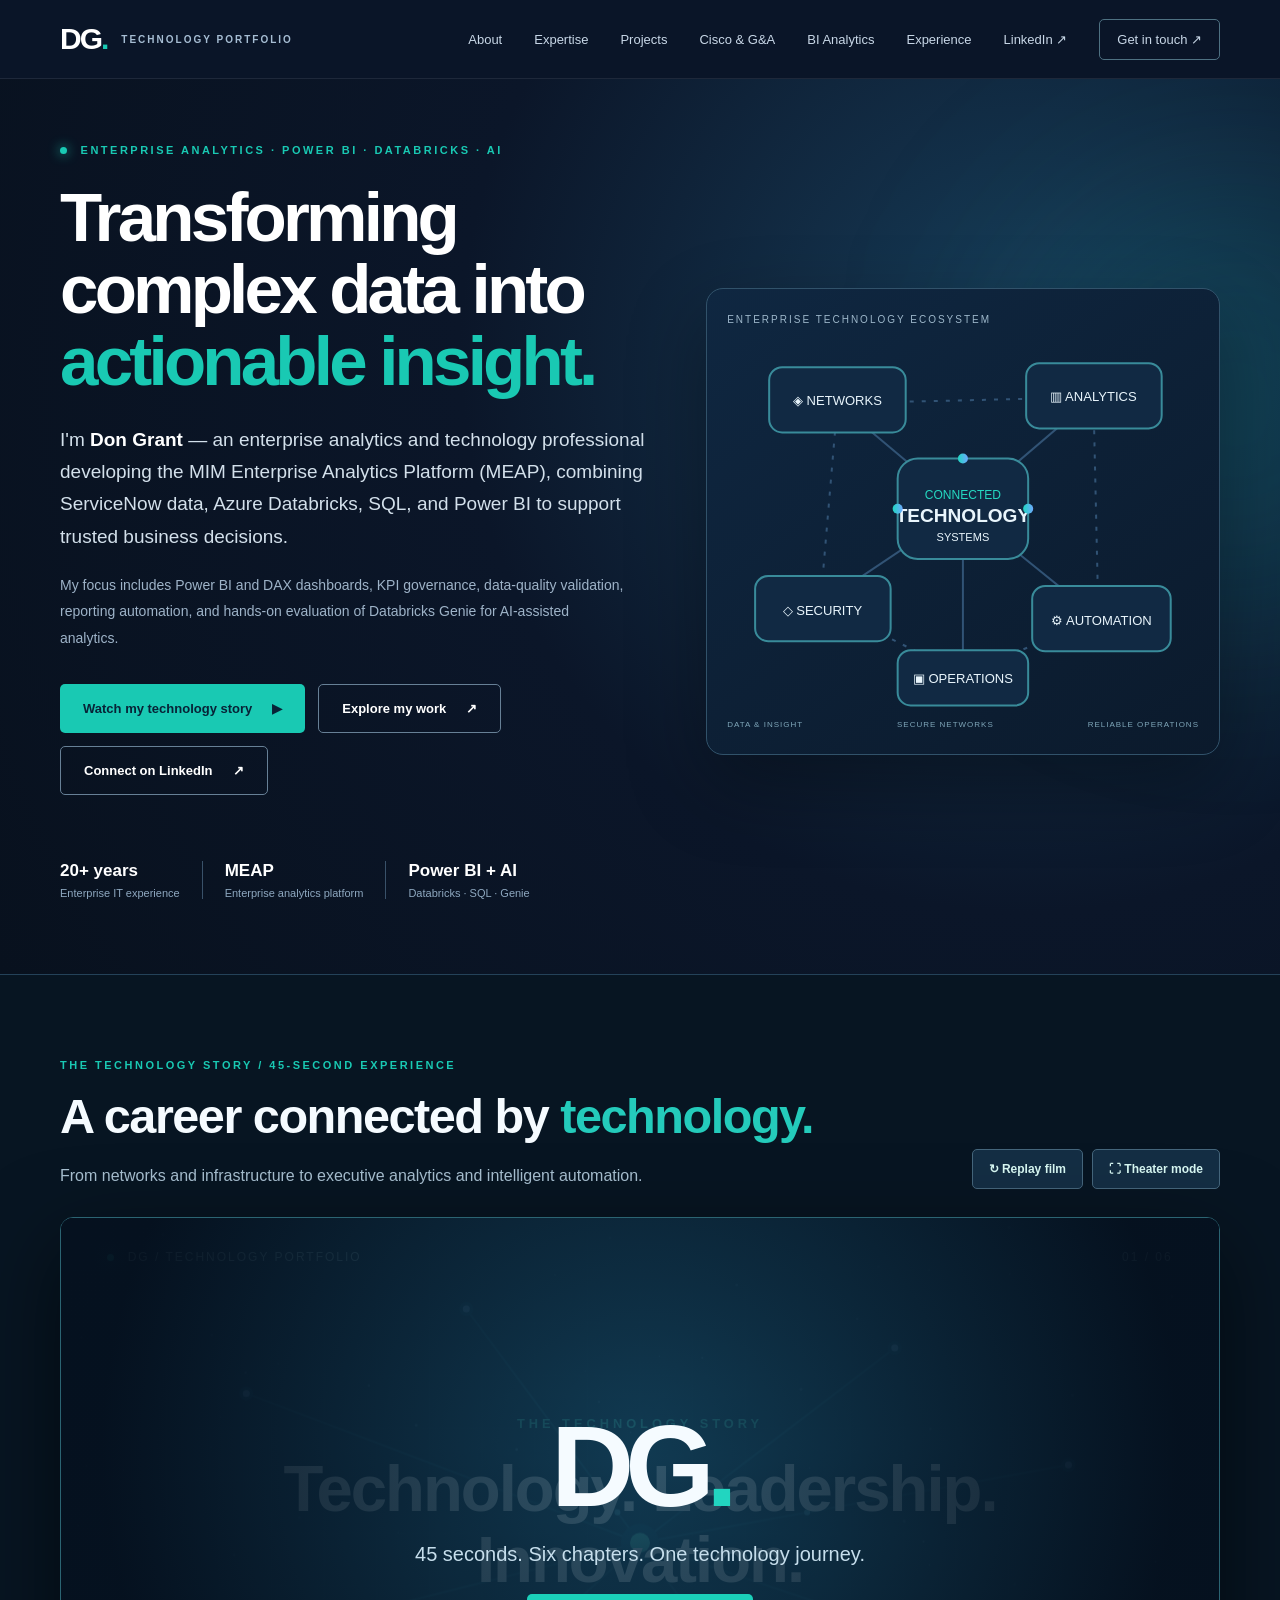
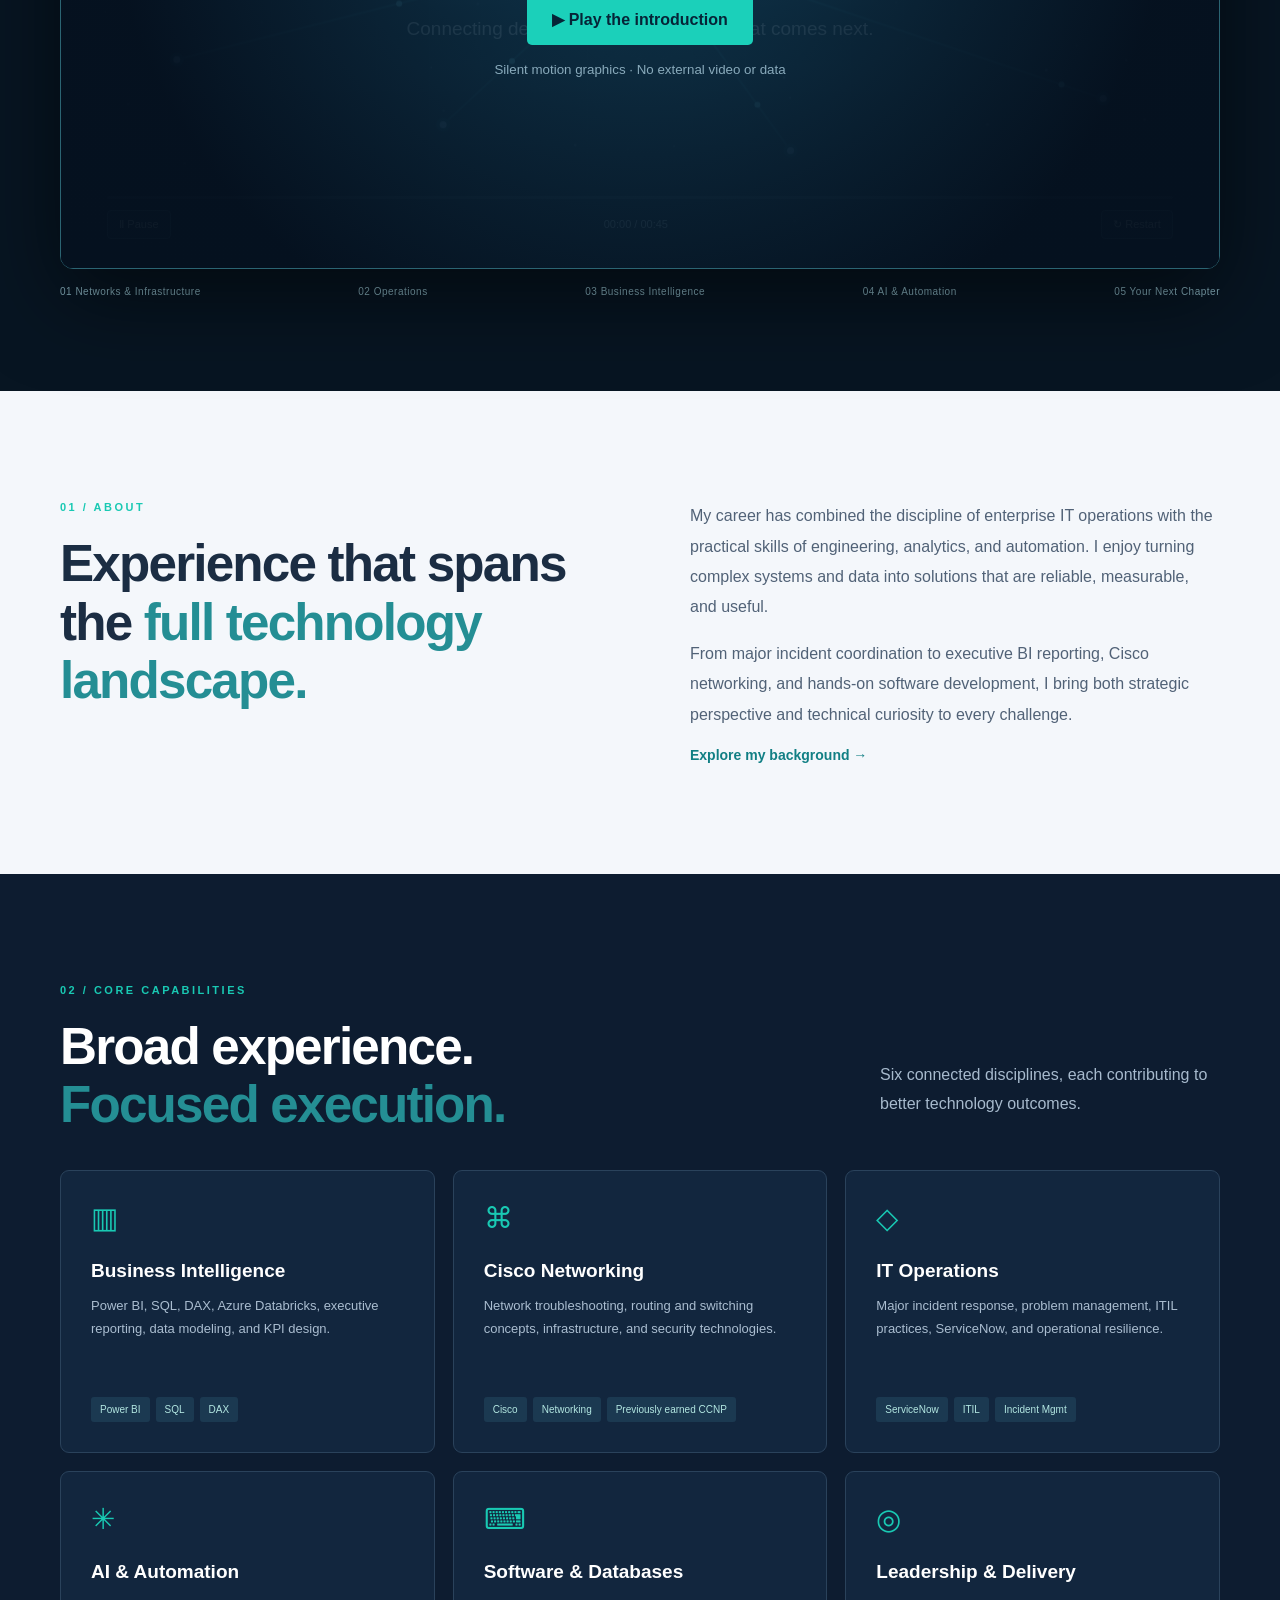
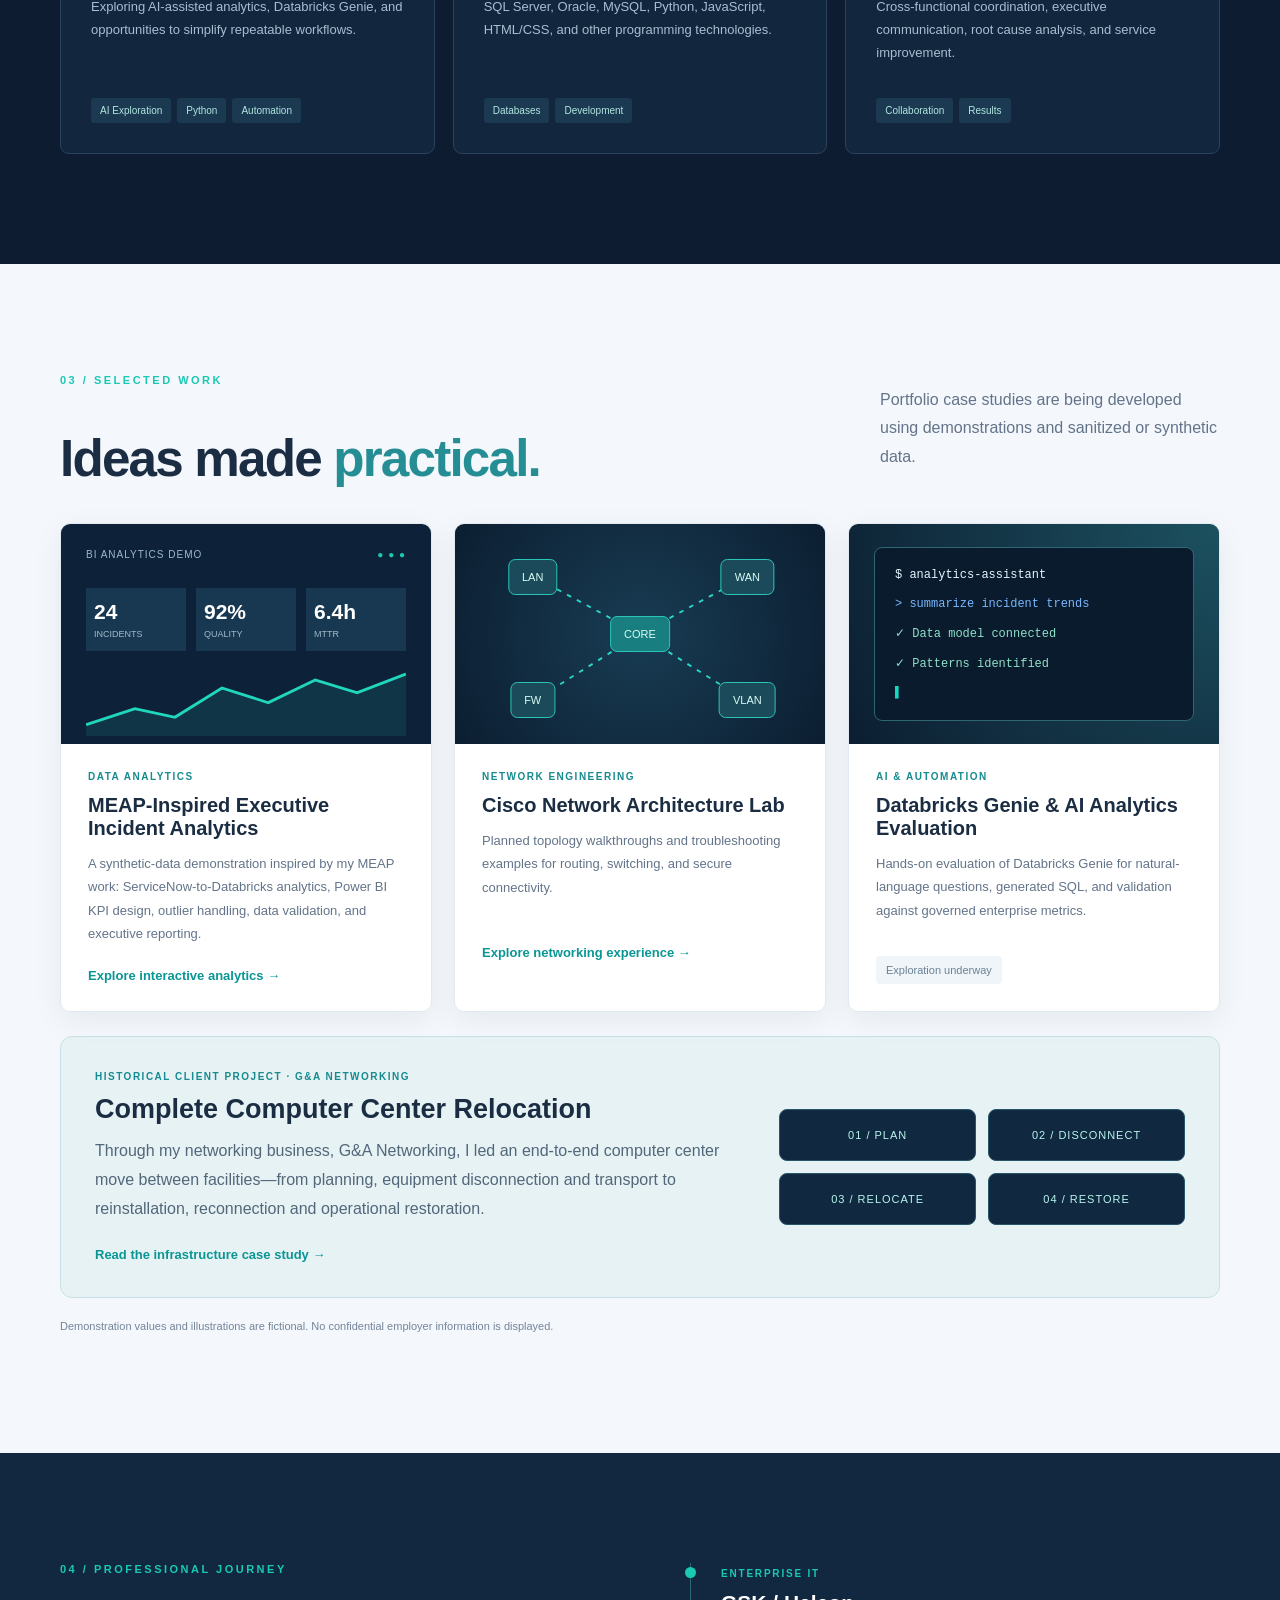
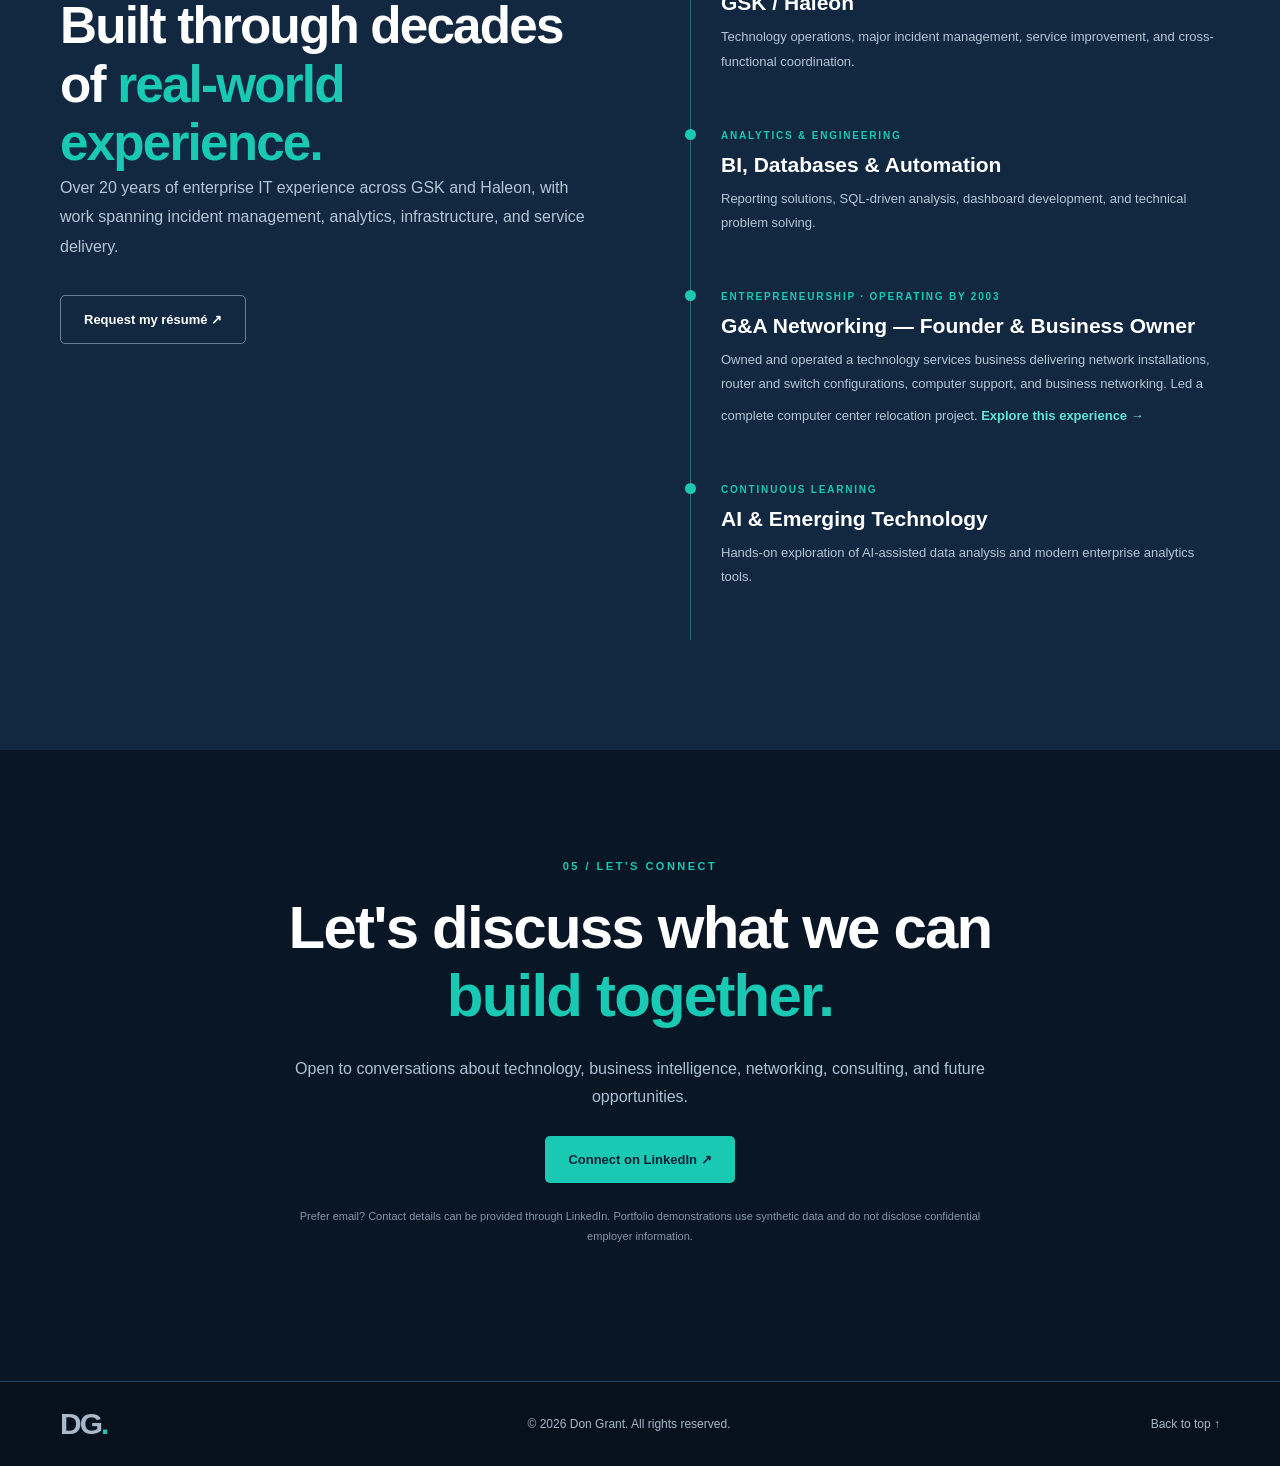
==== index.html @ cc0af277 "Add files via upload" ====
<!doctype html>
<html lang="en"><head><meta charset="utf-8"><meta name="viewport" content="width=device-width, initial-scale=1"><meta name="description" content="Don Grant — MEAP enterprise analytics, Power BI, Azure Databricks, SQL, data governance and AI-assisted analytics."><title>Don Grant | Technology Portfolio</title><link rel="stylesheet" href="styles.css"></head>
<body><a class="skip" href="#main">Skip to content</a><header class="header"><div class="wrap nav"><a class="brand" href="#home" aria-label="Don Grant home"><span class="brandmark">DG<span>.</span></span><span class="brandcaption">TECHNOLOGY PORTFOLIO</span></a><button class="menu" aria-label="Toggle navigation" aria-expanded="false">☰</button><nav id="nav"><a href="#about">About</a><a href="#expertise">Expertise</a><a href="#projects">Projects</a><a href="cisco-networking.html">Cisco & G&A</a><a href="business-intelligence.html">BI Analytics</a><a href="#career">Experience</a><a href="https://www.linkedin.com/in/don-grant-70aaa298/" target="_blank" rel="noopener noreferrer">LinkedIn ↗</a><a class="navcontact" href="#contact">Get in touch ↗</a></nav></div></header>
<main id="main"><section class="hero" id="home"><div class="glow"></div><div class="wrap hero-grid"><div><div class="eyebrow"><span class="live"></span> ENTERPRISE ANALYTICS · POWER BI · DATABRICKS · AI</div><h1>Transforming complex data into <em>actionable insight.</em></h1><p class="intro">I'm <strong>Don Grant</strong> — an enterprise analytics and technology professional developing the MIM Enterprise Analytics Platform (MEAP), combining ServiceNow data, Azure Databricks, SQL, and Power BI to support trusted business decisions.</p><p class="subintro">My focus includes Power BI and DAX dashboards, KPI governance, data-quality validation, reporting automation, and hands-on evaluation of Databricks Genie for AI-assisted analytics.</p><div class="actions"><a class="btn primary" href="#cinematic">Watch my technology story <span>▶</span></a><a class="btn outline" href="#projects">Explore my work <span>↗</span></a><a class="btn outline" href="https://www.linkedin.com/in/don-grant-70aaa298/" target="_blank" rel="noopener noreferrer">Connect on LinkedIn <span>↗</span></a></div><div class="hero-facts"><div><b>20+ years</b><span>Enterprise IT experience</span></div><div><b>MEAP</b><span>Enterprise analytics platform</span></div><div><b>Power BI + AI</b><span>Databricks · SQL · Genie</span></div></div></div><div class="hero-art" aria-label="Illustration of interconnected data, network and automation systems"><div class="art-label">ENTERPRISE TECHNOLOGY ECOSYSTEM</div><svg viewBox="0 0 470 390" role="img" aria-label="Network topology connecting analytics, cloud, security, automation and operations"><defs><linearGradient id="g" x1="0" x2="1"><stop stop-color="#1fd7c2"/><stop offset="1" stop-color="#6ea9ff"/></linearGradient></defs><g stroke="#315375" stroke-width="2" fill="none"><path d="M235 183L110 78M235 183L365 72M235 183L93 278M235 183L370 292M235 183L235 348"/><path stroke-dasharray="4 8" d="M110 78L365 72L370 292L235 348L93 278Z"/></g><g fill="#112943" stroke="#398b9a" stroke-width="2"><rect x="170" y="133" width="130" height="100" rx="20"/><rect x="42" y="42" width="136" height="65" rx="13"/><rect x="298" y="38" width="135" height="65" rx="13"/><rect x="28" y="250" width="135" height="65" rx="13"/><rect x="304" y="260" width="138" height="65" rx="13"/><rect x="170" y="324" width="130" height="55" rx="13"/></g><g fill="#e9f5fc" font-size="13" text-anchor="middle" font-family="Arial,sans-serif"><text x="235" y="173" font-size="12" fill="#25d9c1">CONNECTED</text><text x="235" y="196" font-size="19" font-weight="bold">TECHNOLOGY</text><text x="235" y="215" font-size="11">SYSTEMS</text><text x="110" y="80">◈  NETWORKS</text><text x="365" y="76">▥  ANALYTICS</text><text x="95" y="289">◇  SECURITY</text><text x="373" y="299">⚙  AUTOMATION</text><text x="235" y="357">▣  OPERATIONS</text></g><g fill="url(#g)"><circle cx="235" cy="133" r="5"/><circle cx="170" cy="183" r="5"/><circle cx="300" cy="183" r="5"/></g></svg><div class="art-footer"><span>DATA & INSIGHT</span><span>SECURE NETWORKS</span><span>RELIABLE OPERATIONS</span></div></div></div></section>

<section class="cinematic-section" id="cinematic" aria-labelledby="film-heading">
  <div class="wrap cinema-wrap">
    <div class="cinema-heading"><div><div class="section-tag">THE TECHNOLOGY STORY / 45-SECOND EXPERIENCE</div><h2 id="film-heading">A career connected by <span>technology.</span></h2><p>From networks and infrastructure to executive analytics and intelligent automation.</p></div><div class="cinema-heading-actions"><button type="button" class="film-action" id="film-replay">↻ Replay film</button><button type="button" class="film-action film-full" id="film-expand">⛶ Theater mode</button></div></div>
    <div class="film-frame" id="film-frame" role="region" aria-label="Animated technology portfolio introduction">
      <canvas id="film-canvas" aria-hidden="true"></canvas>
      <div class="film-vignette" aria-hidden="true"></div>
      <div class="film-top"><span><span class="film-pulse"></span> DG / TECHNOLOGY PORTFOLIO</span><span id="film-scene-index">01 / 06</span></div>
      <div class="film-center" aria-live="off"><div class="film-overline" id="film-overline">A TECHNOLOGY STORY</div><h3 id="film-title">Technology. Leadership. Innovation.</h3><p id="film-subtitle">Connecting decades of experience to what comes next.</p></div>
      <div class="film-bottom"><div class="film-timeline"><div id="film-progress"></div></div><div class="film-controls"><button id="film-toggle" type="button" aria-label="Pause animation">Ⅱ Pause</button><span id="film-clock" aria-label="Playback time">00:00 / 00:45</span><button id="film-restart" type="button">↻ Restart</button><button id="film-close" type="button" hidden>✕ Close theater</button></div></div>
      <div class="film-start" id="film-start"><div class="film-start-inner"><div class="film-start-mark">DG<span>.</span></div><p>45 seconds. Six chapters. One technology journey.</p><button id="film-start-btn" type="button">▶ Play the introduction</button><small>Silent motion graphics · No external video or data</small></div></div>
    </div>
    <div class="cinema-caption"><span>01 Networks & Infrastructure</span><span>02 Operations</span><span>03 Business Intelligence</span><span>04 AI & Automation</span><span>05 Your Next Chapter</span></div>
  </div>
</section>
<section class="section light" id="about"><div class="wrap about-grid"><div><div class="section-tag">01 / ABOUT</div><h2>Experience that spans the <span>full technology landscape.</span></h2></div><div><p>My career has combined the discipline of enterprise IT operations with the practical skills of engineering, analytics, and automation. I enjoy turning complex systems and data into solutions that are reliable, measurable, and useful.</p><p>From major incident coordination to executive BI reporting, Cisco networking, and hands-on software development, I bring both strategic perspective and technical curiosity to every challenge.</p><a class="textlink" href="#career">Explore my background →</a></div></div></section>
<section class="section dark" id="expertise"><div class="wrap"><div class="section-tag">02 / CORE CAPABILITIES</div><div class="section-head"><h2>Broad experience.<br><span>Focused execution.</span></h2><p>Six connected disciplines, each contributing to better technology outcomes.</p></div><div class="cards"><article class="skill"><div class="skill-icon">▥</div><h3>Business Intelligence</h3><p>Power BI, SQL, DAX, Azure Databricks, executive reporting, data modeling, and KPI design.</p><div class="tags"><span>Power BI</span><span>SQL</span><span>DAX</span></div></article><article class="skill"><div class="skill-icon">⌘</div><h3>Cisco Networking</h3><p>Network troubleshooting, routing and switching concepts, infrastructure, and security technologies.</p><div class="tags"><span>Cisco</span><span>Networking</span><span>Previously earned CCNP</span></div></article><article class="skill"><div class="skill-icon">◇</div><h3>IT Operations</h3><p>Major incident response, problem management, ITIL practices, ServiceNow, and operational resilience.</p><div class="tags"><span>ServiceNow</span><span>ITIL</span><span>Incident Mgmt</span></div></article><article class="skill"><div class="skill-icon">✳</div><h3>AI & Automation</h3><p>Exploring AI-assisted analytics, Databricks Genie, and opportunities to simplify repeatable workflows.</p><div class="tags"><span>AI Exploration</span><span>Python</span><span>Automation</span></div></article><article class="skill"><div class="skill-icon">⌨</div><h3>Software & Databases</h3><p>SQL Server, Oracle, MySQL, Python, JavaScript, HTML/CSS, and other programming technologies.</p><div class="tags"><span>Databases</span><span>Development</span></div></article><article class="skill"><div class="skill-icon">◎</div><h3>Leadership & Delivery</h3><p>Cross-functional coordination, executive communication, root cause analysis, and service improvement.</p><div class="tags"><span>Collaboration</span><span>Results</span></div></article></div></div></section>
<section class="section light" id="projects"><div class="wrap"><div class="section-tag">03 / SELECTED WORK</div><div class="section-head"><h2>Ideas made <span>practical.</span></h2><p>Portfolio case studies are being developed using demonstrations and sanitized or synthetic data.</p></div><div class="project-grid"><article class="project"><div class="project-visual viz-one"><div class="mini-top">BI ANALYTICS DEMO <span>● ● ●</span></div><div class="mini-stats"><span><b>24</b>INCIDENTS</span><span><b>92%</b>QUALITY</span><span><b>6.4h</b>MTTR</span></div><svg viewBox="0 0 360 105" preserveAspectRatio="none"><path d="M0 88L55 64L100 77L153 33L205 55L258 21L305 40L360 12" fill="none" stroke="#20d7bd" stroke-width="4"/><path d="M0 88L55 64L100 77L153 33L205 55L258 21L305 40L360 12L360 105L0 105Z" fill="#20d7bd" opacity=".10"/></svg></div><div class="project-body"><div class="project-kicker">DATA ANALYTICS</div><h3>MEAP-Inspired Executive Incident Analytics</h3><p>A synthetic-data demonstration inspired by my MEAP work: ServiceNow-to-Databricks analytics, Power BI KPI design, outlier handling, data validation, and executive reporting.</p><a class="case-link" href="business-intelligence.html">Explore interactive analytics →</a></div></article><article class="project"><div class="project-visual viz-two"><div class="network-node center">CORE</div><div class="network-node n1">LAN</div><div class="network-node n2">WAN</div><div class="network-node n3">FW</div><div class="network-node n4">VLAN</div><svg viewBox="0 0 400 230" preserveAspectRatio="none"><path d="M200 115L85 55M200 115L315 55M200 115L85 185M200 115L315 185" stroke="#2ad5c4" stroke-width="2" stroke-dasharray="5 7"/></svg></div><div class="project-body"><div class="project-kicker">NETWORK ENGINEERING</div><h3>Cisco Network Architecture Lab</h3><p>Planned topology walkthroughs and troubleshooting examples for routing, switching, and secure connectivity.</p><a class="case-link" href="cisco-networking.html">Explore networking experience →</a></div></article><article class="project"><div class="project-visual viz-three"><div class="terminal"><span>$ analytics-assistant</span><span class="prompt">&gt; summarize incident trends</span><span>✓ Data model connected</span><span>✓ Patterns identified</span><span class="cursor">▌</span></div></div><div class="project-body"><div class="project-kicker">AI & AUTOMATION</div><h3>Databricks Genie & AI Analytics Evaluation</h3><p>Hands-on evaluation of Databricks Genie for natural-language questions, generated SQL, and validation against governed enterprise metrics.</p><span class="coming">Exploration underway</span></div></article></div><article class="feature-project"><div><div class="project-kicker">HISTORICAL CLIENT PROJECT · G&A NETWORKING</div><h3>Complete Computer Center Relocation</h3><p>Through my networking business, G&A Networking, I led an end-to-end computer center move between facilities—from planning, equipment disconnection and transport to reinstallation, reconnection and operational restoration.</p><a class="case-link" href="cisco-networking.html#relocation">Read the infrastructure case study →</a></div><div class="feature-steps"><span>01 / PLAN</span><span>02 / DISCONNECT</span><span>03 / RELOCATE</span><span>04 / RESTORE</span></div></article><p class="disclaimer">Demonstration values and illustrations are fictional. No confidential employer information is displayed.</p></div></section>
<section class="section career" id="career"><div class="wrap career-grid"><div><div class="section-tag">04 / PROFESSIONAL JOURNEY</div><h2>Built through decades of <span>real-world experience.</span></h2><p>Over 20 years of enterprise IT experience across GSK and Haleon, with work spanning incident management, analytics, infrastructure, and service delivery.</p><a href="#contact" class="btn outline">Request my résumé ↗</a></div><div class="timeline"><div class="timeline-item"><span>ENTERPRISE IT</span><h3>GSK / Haleon</h3><p>Technology operations, major incident management, service improvement, and cross-functional coordination.</p></div><div class="timeline-item"><span>ANALYTICS & ENGINEERING</span><h3>BI, Databases & Automation</h3><p>Reporting solutions, SQL-driven analysis, dashboard development, and technical problem solving.</p></div><div class="timeline-item"><span>ENTREPRENEURSHIP · OPERATING BY 2003</span><h3>G&A Networking — Founder & Business Owner</h3><p>Owned and operated a technology services business delivering network installations, router and switch configurations, computer support, and business networking. Led a complete computer center relocation project. <a class="timeline-link" href="cisco-networking.html">Explore this experience →</a></p></div><div class="timeline-item"><span>CONTINUOUS LEARNING</span><h3>AI & Emerging Technology</h3><p>Hands-on exploration of AI-assisted data analysis and modern enterprise analytics tools.</p></div></div></div></section>
<section class="section contact" id="contact"><div class="wrap contact-inner"><div class="section-tag">05 / LET'S CONNECT</div><h2>Let's discuss what we can <em>build together.</em></h2><p>Open to conversations about technology, business intelligence, networking, consulting, and future opportunities.</p><a class="btn primary" href="https://www.linkedin.com/in/don-grant-70aaa298/" target="_blank" rel="noopener noreferrer">Connect on LinkedIn ↗</a><p class="contact-note">Prefer email? Contact details can be provided through LinkedIn. Portfolio demonstrations use synthetic data and do not disclose confidential employer information.</p></div></section></main><footer><div class="wrap foot"><span class="brandmark">DG<span>.</span></span><span>© <span id="year"></span> Don Grant. All rights reserved.</span><a href="#home">Back to top ↑</a></div></footer><script src="script.js"></script><script src="cinematic.js"></script></body></html>
---- styles.css ----
:root{--navy:#0b1629;--navy2:#10243b;--teal:#19c9b3;--ink:#1b2d43;--muted:#9eb2c8;--white:#f8fbff}*{box-sizing:border-box}html{scroll-behavior:smooth}body{margin:0;font-family:Inter,Segoe UI,Arial,sans-serif;color:var(--ink);background:var(--navy)}a{text-decoration:none;color:inherit}button{font:inherit}.wrap{width:min(1160px,calc(100% - 48px));margin:auto}.skip{position:absolute;top:-60px;left:15px;background:white;padding:12px;z-index:10}.skip:focus{top:10px}.header{position:sticky;top:0;z-index:5;background:#0b1629f5;border-bottom:1px solid #ffffff15;backdrop-filter:blur(12px)}.nav{height:78px;display:flex;align-items:center;justify-content:space-between}.brand{display:flex;align-items:center;gap:14px;color:white}.brandmark{font-size:30px;font-weight:850;letter-spacing:-2px}.brandmark span{color:var(--teal)}.brandcaption{font-size:10px;letter-spacing:2px;color:#a6bdd3;font-weight:700}.nav nav{display:flex;gap:32px;align-items:center;color:#c8d7e7;font-size:13px}.nav nav a:hover,.textlink:hover{color:var(--teal)}.navcontact{border:1px solid #4e7182;padding:12px 17px;border-radius:5px}.menu{display:none;background:none;color:white;border:0;font-size:25px}.hero{position:relative;overflow:hidden;color:white;background:radial-gradient(circle at 80% 30%,#173c58 0%,#0b1629 47%,#08111e 100%)}.glow{position:absolute;width:450px;height:450px;right:-180px;top:100px;border-radius:50%;background:#10a7a224;filter:blur(100px)}.hero-grid{min-height:650px;display:grid;grid-template-columns:1.07fr .93fr;gap:55px;align-items:center;padding-top:65px;padding-bottom:75px}.eyebrow,.section-tag{font-size:11px;letter-spacing:2.5px;color:var(--teal);font-weight:800}.live{display:inline-block;width:7px;height:7px;background:var(--teal);border-radius:50%;margin-right:8px;box-shadow:0 0 12px var(--teal)}h1,h2,h3,p{margin-top:0}h1{font-size:clamp(50px,5.4vw,79px);line-height:1.04;letter-spacing:-3.8px;margin:26px 0}h1 em,.contact h2 em{font-style:normal;color:var(--teal)}.intro{font-size:19px;line-height:1.7;color:#d3e0eb;max-width:590px}.intro strong{color:white}.subintro{font-size:14px;line-height:1.9;color:#9eb3c8;max-width:570px}.actions{display:flex;gap:13px;margin-top:32px;flex-wrap:wrap}.btn{display:inline-flex;gap:20px;align-items:center;justify-content:center;padding:16px 23px;border-radius:5px;font-size:13px;font-weight:750}.primary{background:var(--teal);color:#082337}.primary:hover{background:#55e6d5}.outline{border:1px solid #678096;color:white}.outline:hover{border-color:var(--teal);color:var(--teal)}.hero-facts{display:flex;gap:22px;margin-top:66px;flex-wrap:wrap}.hero-facts div{padding-right:22px;border-right:1px solid #395169}.hero-facts div:last-child{border:0}.hero-facts b{display:block;font-size:17px}.hero-facts span{display:block;color:#8ea8c0;font-size:11px;margin-top:6px}.hero-art{position:relative;background:linear-gradient(145deg,#0f2741,#0b1a2c);border:1px solid #31526a;border-radius:17px;padding:25px 20px;box-shadow:0 30px 80px #0005}.art-label{font-size:10px;letter-spacing:2px;color:#9db7ca}.hero-art svg{width:100%;height:auto}.art-footer{display:flex;justify-content:space-between;gap:5px;color:#7fa6b9;font-size:8px;letter-spacing:1px}.section{padding:110px 0}.light{background:#f4f7fb}.about-grid{display:grid;grid-template-columns:1fr 1fr;gap:100px}.section h2{font-size:clamp(36px,4vw,54px);letter-spacing:-1.8px;line-height:1.14;margin:22px 0 0}.section h2 span{color:#248e94}.about-grid p{color:#516277;line-height:1.9;font-size:16px}.textlink{font-weight:750;color:#117f84;font-size:14px}.dark{background:#0d1c30;color:white}.section-head{display:flex;justify-content:space-between;align-items:end;gap:60px;margin-bottom:35px}.section-head p{max-width:340px;color:#a7bacd;line-height:1.8}.cards{display:grid;grid-template-columns:repeat(3,1fr);gap:18px}.skill{border:1px solid #2a425b;background:#12263e;padding:30px;border-radius:9px;transition:transform .2s,border-color .2s}.skill:hover{transform:translateY(-4px);border-color:#1fcdb6}.skill-icon{font-size:29px;color:var(--teal);margin-bottom:25px}.skill h3{font-size:19px;margin-bottom:12px}.skill p{font-size:13px;line-height:1.8;color:#aabdd0;min-height:90px}.tags{display:flex;flex-wrap:wrap;gap:6px}.tags span{font-size:10px;padding:7px 9px;background:#1b3951;color:#b2e6e1;border-radius:3px}.light .section-head p{color:#63748a}.project-grid{display:grid;grid-template-columns:repeat(3,1fr);gap:22px}.project{background:white;border:1px solid #e2e9f0;border-radius:10px;overflow:hidden;box-shadow:0 8px 30px #0c2e4810}.project-visual{height:220px;background:#0d2239;position:relative;overflow:hidden}.viz-one{padding:25px}.mini-top{display:flex;justify-content:space-between;font-size:10px;letter-spacing:1px;color:#9bb9d1}.mini-top span{color:var(--teal)}.mini-stats{display:flex;gap:10px;margin:28px 0 15px}.mini-stats span{flex:1;background:#183851;padding:12px 8px;font-size:9px;color:#a3b9cc}.mini-stats b{display:block;color:white;font-size:21px;margin-bottom:5px}.viz-one svg{width:100%;height:70px}.viz-two{background:radial-gradient(circle,#183c53,#0c1e31)}.viz-two svg{width:100%;height:100%}.network-node{position:absolute;z-index:1;color:#d9fbf5;background:#1b4a5a;border:1px solid #2bc5b7;padding:11px 13px;border-radius:7px;font-size:11px;transform:translate(-50%,-50%)}.center{left:50%;top:50%;background:#197e80}.n1{left:21%;top:24%}.n2{left:79%;top:24%}.n3{left:21%;top:80%}.n4{left:79%;top:80%}.viz-three{display:flex;align-items:center;justify-content:center;padding:25px;background:radial-gradient(circle at top right,#1c5160,#0c1e31)}.terminal{width:100%;border:1px solid #2e6673;background:#091b2c;border-radius:8px;padding:20px;display:flex;flex-direction:column;gap:15px;font:12px Consolas,monospace;color:#8fe0c8}.terminal span:first-child{color:#e5f4ff}.terminal .prompt{color:#79b7ff}.terminal .cursor{color:#16d8c0}.project-body{padding:27px}.project-kicker{font-size:10px;letter-spacing:1.5px;font-weight:800;color:#168b90}.project h3{font-size:20px;margin:12px 0}.project p{font-size:13px;line-height:1.8;color:#63748a;min-height:95px}.coming{font-size:11px;color:#6a8196;background:#eff5f8;padding:8px 10px;border-radius:4px}.disclaimer{font-size:11px;color:#73849a;margin-top:22px}.career{background:#112840;color:white}.career-grid{display:grid;grid-template-columns:1fr 1fr;gap:100px}.career h2 span{color:var(--teal)}.career p{color:#b4c6d6;line-height:1.85}.career .btn{margin-top:18px}.timeline{border-left:1px solid #2d6b73;padding-left:30px}.timeline-item{position:relative;padding:0 0 38px}.timeline-item:before{content:"";position:absolute;left:-36px;top:4px;width:11px;height:11px;border-radius:50%;background:var(--teal)}.timeline-item span{font-size:10px;letter-spacing:1.8px;color:var(--teal);font-weight:800}.timeline-item h3{font-size:21px;margin:10px 0}.timeline-item p{font-size:13px}.contact{background:#081625;color:white;text-align:center}.contact-inner{max-width:720px}.contact h2{font-size:clamp(38px,5vw,60px)}.contact p{color:#adc2d5;line-height:1.8;margin:24px auto}.contact-note{font-size:11px;opacity:.75}.foot{display:flex;align-items:center;justify-content:space-between;gap:15px;padding:25px 0;color:#a7b8ca;font-size:12px}footer{background:#07111e;border-top:1px solid #284057}footer a:hover{color:var(--teal)}@media(max-width:900px){.hero-grid,.about-grid,.career-grid{grid-template-columns:1fr;gap:45px}.hero-grid{padding-top:85px}.hero-art{max-width:560px}.cards,.project-grid{grid-template-columns:repeat(2,1fr)}.section-head{display:block}.section-head p{margin-top:25px}.nav nav{gap:16px}}@media(max-width:640px){.wrap{width:min(100% - 34px,1160px)}.nav{height:68px}.brandcaption{font-size:8px}.menu{display:block}.nav nav{display:none;position:absolute;left:0;right:0;top:68px;background:#0b1629;padding:20px;flex-direction:column;align-items:stretch;border-bottom:1px solid #28475b}.nav nav.open{display:flex}.hero-grid{padding-top:70px;min-height:auto}.hero-facts{margin-top:38px}.hero-facts div{border:0}.section{padding:72px 0}.cards,.project-grid{grid-template-columns:1fr}.skill p,.project p{min-height:0}.foot{flex-wrap:wrap}h1{letter-spacing:-2px}.about-grid{gap:25px}}

.case-link,.timeline-link{display:inline-block;color:#0a9694;font-size:13px;font-weight:750;margin-top:8px}.case-link:hover,.timeline-link:hover{text-decoration:underline}.timeline-link{color:#60e5d4}.feature-project{grid-column:1/-1;display:grid;grid-template-columns:1.6fr 1fr;gap:35px;background:#e7f2f4;border:1px solid #c9e1e6;border-radius:12px;padding:34px;margin-top:24px}.feature-project h3{font-size:27px;margin:12px 0}.feature-project p{line-height:1.8;color:#52677a}.feature-steps{display:grid;grid-template-columns:1fr 1fr;gap:12px;align-content:center}.feature-steps span{background:#102940;color:#b9f5ed;border:1px solid #285669;border-radius:8px;padding:19px 12px;font-size:11px;letter-spacing:1px;text-align:center}.inner-hero{padding:100px 0 80px;color:white;background:radial-gradient(circle at 85% 20%,#19445a,#0b1629 60%)}.inner-hero h1{max-width:880px}.inner-hero p{max-width:760px;line-height:1.8;color:#c4d8e5;font-size:18px}.breadcrumb{font-size:12px;color:#83d9d0;margin-bottom:35px}.breadcrumb a{text-decoration:underline}.detail-grid{display:grid;grid-template-columns:repeat(2,1fr);gap:20px;margin-top:35px}.detail-card{background:white;border:1px solid #e0eaf1;border-radius:12px;padding:28px}.detail-card h3{font-size:20px}.detail-card p{color:#5b6f83;line-height:1.8;font-size:14px}.project-phases{display:grid;grid-template-columns:repeat(4,1fr);gap:14px;margin-top:32px}.phase{border:1px solid #cfe2e7;border-radius:9px;padding:22px;background:white}.phase b{display:block;color:#168f90;font-size:12px;letter-spacing:1px;margin-bottom:12px}.phase p{font-size:13px;color:#51677b;line-height:1.7}.credential-note{background:#112a42;border-left:4px solid #1ed3bb;padding:28px;border-radius:6px;color:#d2e4ef;line-height:1.8}.credential-note strong{color:white}.inner-actions{display:flex;gap:14px;flex-wrap:wrap;margin-top:28px}@media(max-width:900px){.feature-project{grid-template-columns:1fr}.project-phases{grid-template-columns:repeat(2,1fr)}}@media(max-width:640px){.detail-grid,.project-phases{grid-template-columns:1fr}.inner-hero{padding:65px 0}.feature-steps{grid-template-columns:1fr 1fr}}
/* Version 3 analytics showcase */
.inner-hero h1 em{color:var(--teal);font-style:normal}.demo-banner{background:#e7f6f4;border:1px solid #a6d9d2;color:#174f54;padding:14px 18px;border-radius:8px;font-size:12px;margin:25px 0 22px}.demo-banner strong{margin-right:12px;letter-spacing:1px}.dash-shell{background:#0d1c30;color:#e9f4ff;border:1px solid #2c4b62;border-radius:14px;padding:25px;box-shadow:0 22px 50px #0b294020}.dash-top{display:flex;justify-content:space-between;align-items:center;gap:16px}.dash-top h3{font-size:24px;margin:8px 0 0}.dash-eyebrow{font-size:10px;letter-spacing:2px;color:#46d6c3}.dash-actions{display:flex;gap:8px}.dash-actions button{background:#1a3b50;border:1px solid #3b6c7b;color:#d8f5f0;border-radius:5px;padding:11px 14px;cursor:pointer;font-weight:700}.dash-actions button:hover{background:#23566a}.dash-filters{display:grid;grid-template-columns:repeat(4,1fr);gap:12px;margin:25px 0}.dash-filters label{font-size:11px;color:#a7c4d6;display:flex;flex-direction:column;gap:7px}.dash-filters select{background:#152e45;color:white;border:1px solid #386078;border-radius:5px;padding:11px;width:100%}.kpi-grid{display:grid;grid-template-columns:repeat(4,1fr);gap:13px}.kpi{background:#153249;border:1px solid #31556a;border-radius:9px;padding:19px;min-width:0}.kpi span,.kpi small{display:block;color:#a6c1d2;font-size:12px}.kpi strong{display:block;color:white;font-size:34px;letter-spacing:-1px;margin:13px 0 8px}.kpi small{font-size:10px}.dash-panels{display:grid;grid-template-columns:1.25fr 1fr;gap:14px;margin-top:16px}.dash-panel{background:#132b42;border:1px solid #31526b;border-radius:9px;padding:22px;min-width:0}.dash-panel h4{font-size:16px;margin:0 0 6px}.dash-panel p{font-size:11px;color:#a1b8c8;margin:0 0 14px}.chart-slot{height:205px}.chart-slot svg{width:100%;height:100%;overflow:visible}.chart-legend{display:flex;gap:18px;justify-content:center;color:#b9cfdf;font-size:11px}.dot{display:inline-block;width:9px;height:9px;border-radius:50%;margin-right:6px}.y24{background:#28dbc2}.y25{background:#79b5ff}.y26{background:#ffca82}.bar-slot{min-height:215px}.bar-row{display:grid;grid-template-columns:75px 1fr 34px;gap:12px;align-items:center;margin:17px 0;font-size:12px;color:#d5e7f2}.bar-track{height:13px;background:#254157;border-radius:4px;overflow:hidden}.bar-fill{height:100%;border-radius:4px;background:linear-gradient(90deg,#1fc8b7,#66dce0)}.bar-row b{text-align:right}.dash-status{font-size:11px;color:#a7c2d4;margin:17px 0 0}.screen-feature{display:grid;grid-template-columns:.75fr 1.25fr;align-items:center;gap:32px;margin-top:65px}.screen-feature h3{font-size:27px}.screen-feature p,.tech-notes{color:#54697e;line-height:1.9}.screen-feature a{color:#07848c;font-weight:700;font-size:13px}.screen-feature img{display:block;width:100%;border-radius:10px;box-shadow:0 15px 40px #0a2b4233}.pipeline{display:flex;align-items:stretch;gap:10px;margin:45px 0}.pipeline>div{flex:1;border:1px solid #30536b;background:#142e46;border-radius:9px;padding:22px}.pipeline>div b{color:var(--teal);font-size:12px}.pipeline>div h3{font-size:17px;margin:16px 0 10px}.pipeline>div p{color:#adc5d5;font-size:12px;line-height:1.8}.pipeline>span{align-self:center;color:var(--teal);font-size:23px}.dark .detail-card{background:#16324b;border-color:#31536b}.dark .detail-card h3{color:#f0faff}.dark .detail-card p{color:#b6cad9}.tech-notes{max-width:800px;margin:26px 0}.nav a[aria-current="page"]{color:var(--teal)}@media(max-width:900px){.dash-panels,.screen-feature{grid-template-columns:1fr}.pipeline{flex-wrap:wrap}.pipeline>div{flex-basis:42%}.pipeline>span{display:none}}@media(max-width:640px){.dash-top{display:block}.dash-actions{margin-top:16px;flex-wrap:wrap}.dash-filters,.kpi-grid{grid-template-columns:repeat(2,1fr)}.dash-shell{padding:13px}.dash-panel{padding:15px}.kpi{padding:13px}.kpi strong{font-size:25px}.bar-row{grid-template-columns:63px 1fr 25px;gap:6px}.pipeline>div{flex-basis:100%}}

/* Version 4 — cinematic technology story */
.cinematic-section{background:#071522;color:#f5fbff;padding:84px 0 94px;border-top:1px solid #244259}.cinema-heading{display:flex;align-items:end;justify-content:space-between;gap:28px;margin-bottom:28px}.cinema-heading h2{font-size:clamp(32px,3.8vw,49px);line-height:1.13;letter-spacing:-1.5px;margin:18px 0}.cinema-heading h2 span{color:#24cbbb}.cinema-heading p{color:#a7bfd0;line-height:1.7;margin:0}.cinema-heading-actions{display:flex;gap:9px;flex-shrink:0}.film-action{border:1px solid #45667c;background:#142e44;color:#d8f8f3;border-radius:5px;padding:12px 16px;cursor:pointer;font-size:12px;font-weight:700}.film-action:hover,.film-controls button:hover{background:#23556a}.film-frame{aspect-ratio:16/9;min-height:260px;position:relative;overflow:hidden;border:1px solid #2b6472;border-radius:13px;background:#061422;box-shadow:0 28px 85px #0008;isolation:isolate}.film-frame canvas{width:100%;height:100%;display:block;position:absolute;inset:0}.film-vignette{position:absolute;inset:0;pointer-events:none;background:radial-gradient(ellipse at center,transparent 24%,#04101d7a 90%),linear-gradient(0deg,#05111fd9,transparent 30%,transparent 70%,#05111f66)}.film-top,.film-bottom{position:absolute;left:4%;right:4%;display:flex;justify-content:space-between;z-index:2}.film-top{top:5%;font-size:clamp(9px,.95vw,12px);letter-spacing:2px;color:#b2d9df}.film-pulse{display:inline-block;width:7px;height:7px;border-radius:50%;background:#20e2c8;box-shadow:0 0 16px #20e2c8;margin-right:8px}.film-center{position:absolute;left:9%;right:9%;top:48%;transform:translateY(-50%);text-align:center;z-index:2;text-shadow:0 3px 25px #020c1c}.film-overline{font-size:clamp(10px,1vw,13px);color:#44edcf;letter-spacing:4px;font-weight:800}.film-center h3{font-size:clamp(29px,5.1vw,75px);line-height:1.09;letter-spacing:-2px;margin:22px auto 18px;max-width:960px;color:white}.film-center p{font-size:clamp(12px,1.55vw,19px);color:#d2e5f2;max-width:750px;margin:auto;line-height:1.65}.film-bottom{bottom:4.5%;display:block}.film-timeline{height:3px;background:#52738666;border-radius:8px;overflow:hidden}.film-timeline div{height:100%;width:0;background:linear-gradient(90deg,#1bd4bb,#83baff);box-shadow:0 0 10px #1bd4bb}.film-controls{display:flex;align-items:center;justify-content:space-between;margin-top:11px;font-size:11px;color:#b9d4e2}.film-controls button{color:#d9f7f2;background:#14364b99;border:1px solid #3c6a76;border-radius:4px;padding:7px 11px;cursor:pointer;font-size:11px}.film-start{position:absolute;inset:0;z-index:3;display:grid;place-items:center;text-align:center;background:radial-gradient(circle at 50% 35%,#123c54dd,#05111ff5 75%)}.film-start[hidden]{display:none}.film-start-inner{padding:18px}.film-start-mark{font-size:clamp(58px,9vw,126px);font-weight:850;letter-spacing:-9px;line-height:1}.film-start-mark span{color:#22d5c0}.film-start p{font-size:clamp(13px,1.6vw,20px);color:#c6deec;margin:18px 0 28px}.film-start button{background:#1bd0ba;color:#062437;border:0;border-radius:5px;padding:16px 25px;font-weight:800;cursor:pointer}.film-start button:hover{background:#6ff2dc}.film-start small{display:block;color:#89aabb;margin-top:17px}.cinema-caption{display:flex;justify-content:space-between;flex-wrap:wrap;gap:12px;color:#84acb9;font-size:10px;letter-spacing:.5px;margin-top:17px}.film-frame.theater{position:fixed;inset:2.5vh 2.5vw;z-index:1000;width:95vw;height:95vh;aspect-ratio:auto;border-radius:10px;box-shadow:0 0 0 100vmax #020910f2}.film-frame.theater .film-center h3{font-size:clamp(38px,6vw,100px)}.film-frame.theater #film-close{display:inline-block}body.film-theater-open{overflow:hidden}@media(max-width:700px){.cinematic-section{padding:60px 0}.cinema-heading{display:block}.cinema-heading-actions{margin-top:22px}.film-center h3{letter-spacing:-.7px;margin:12px auto}.film-overline{letter-spacing:1.8px}.film-top{letter-spacing:.7px}.film-frame{min-height:240px}.film-center{left:6%;right:6%}.film-controls button{padding:6px}.cinema-caption{display:none}}@media(prefers-reduced-motion:reduce){.film-pulse{box-shadow:none}}
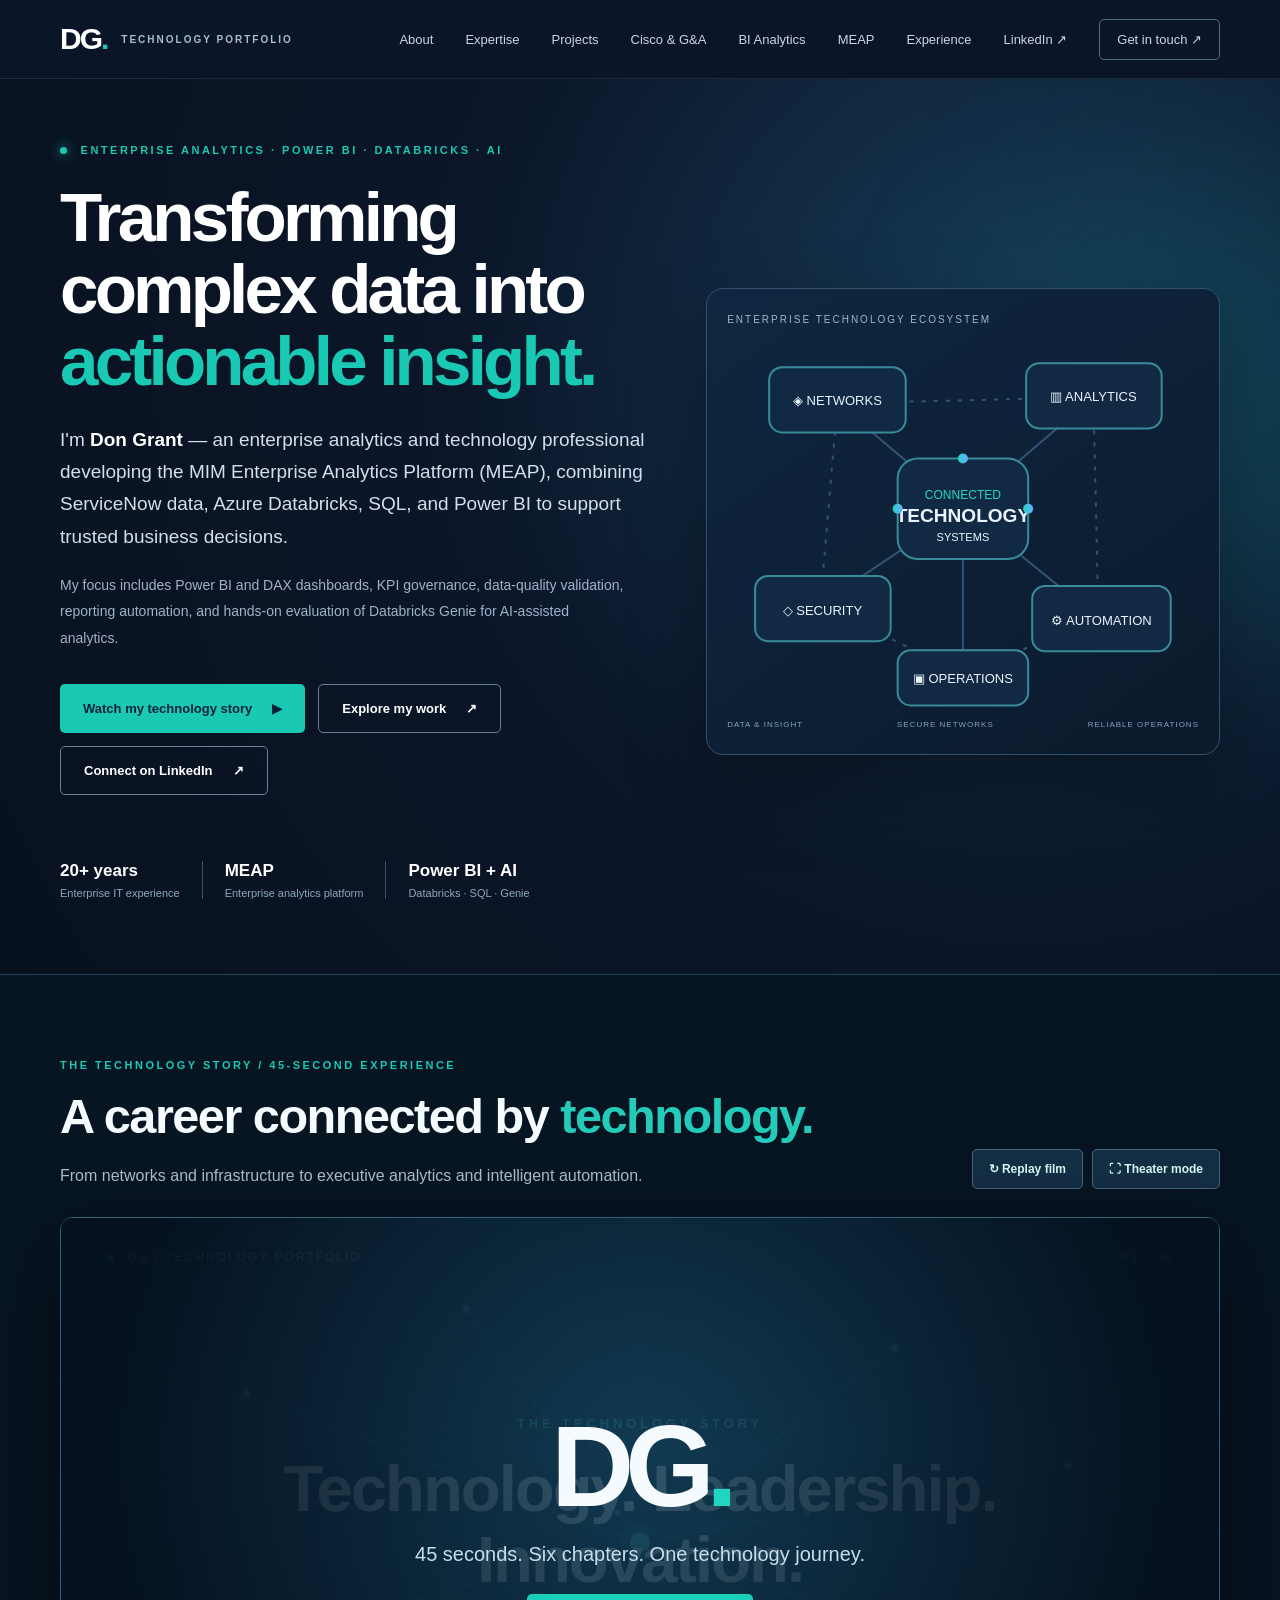
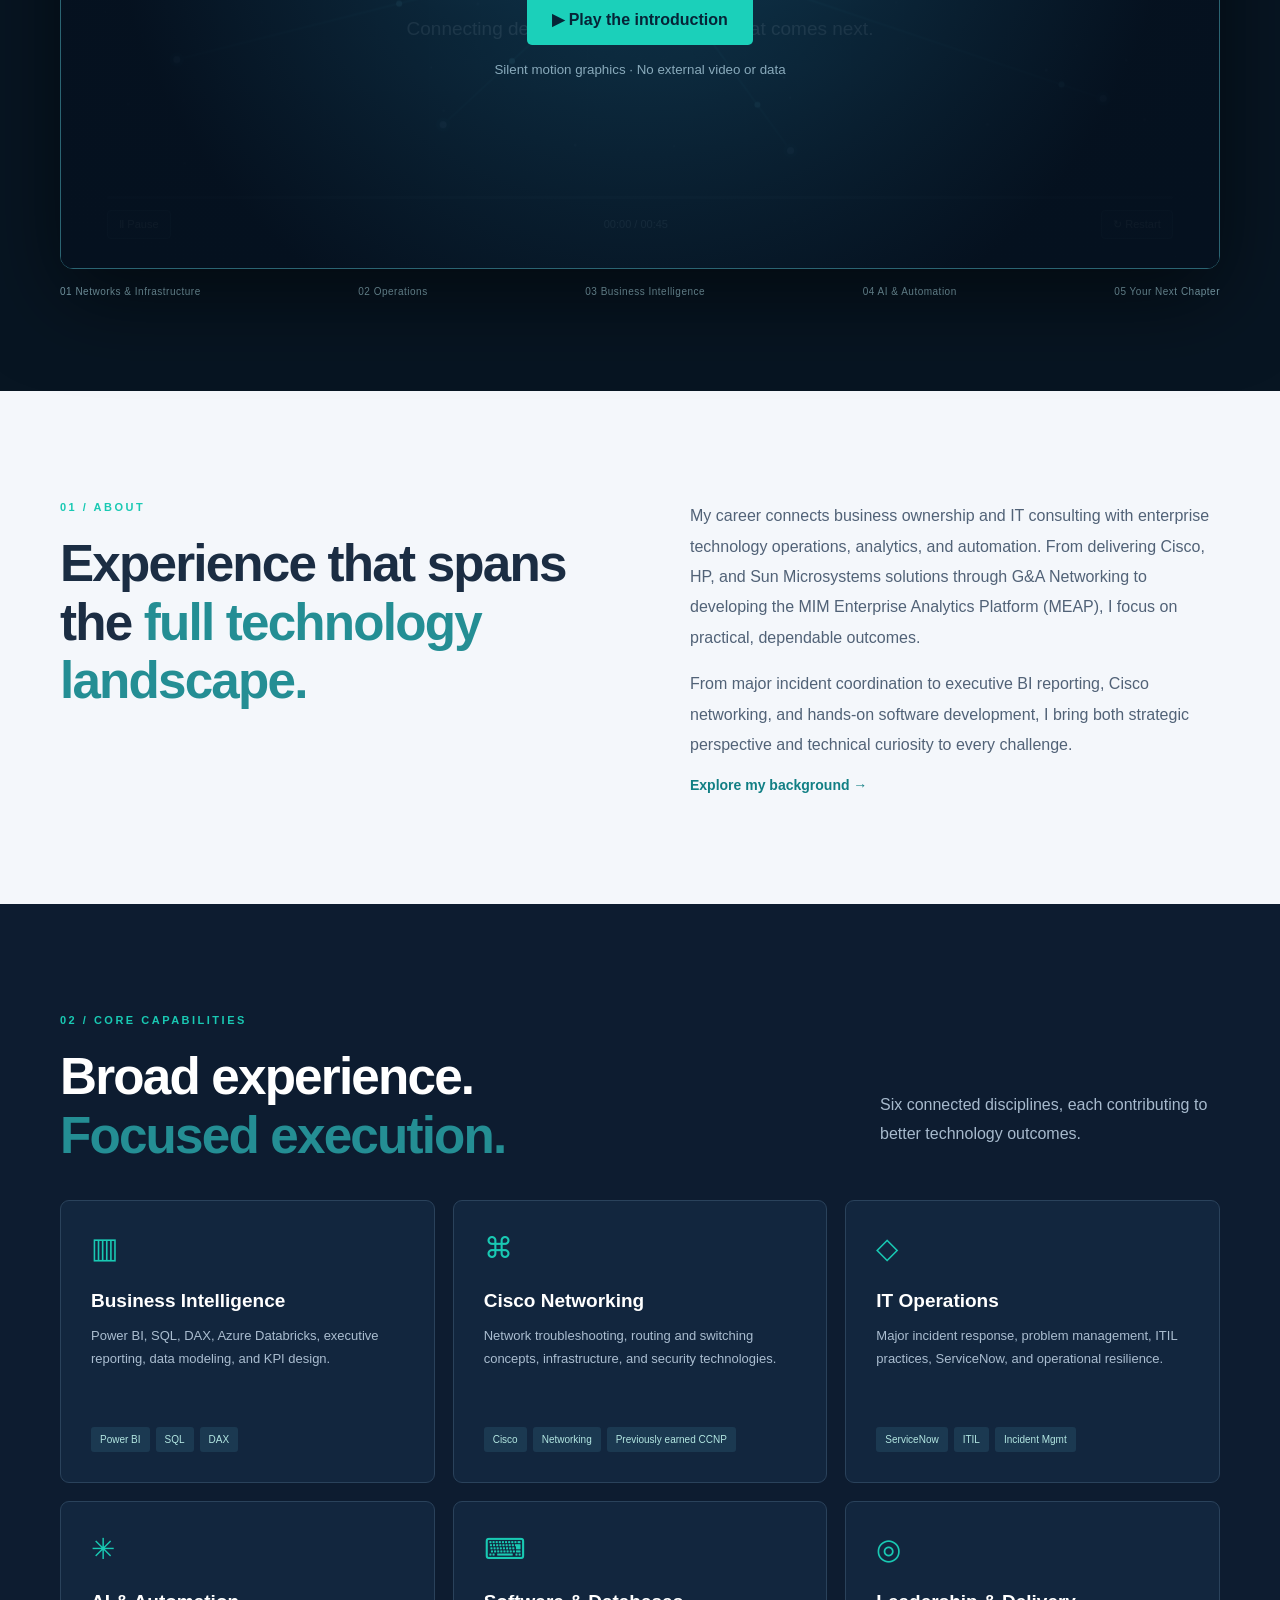
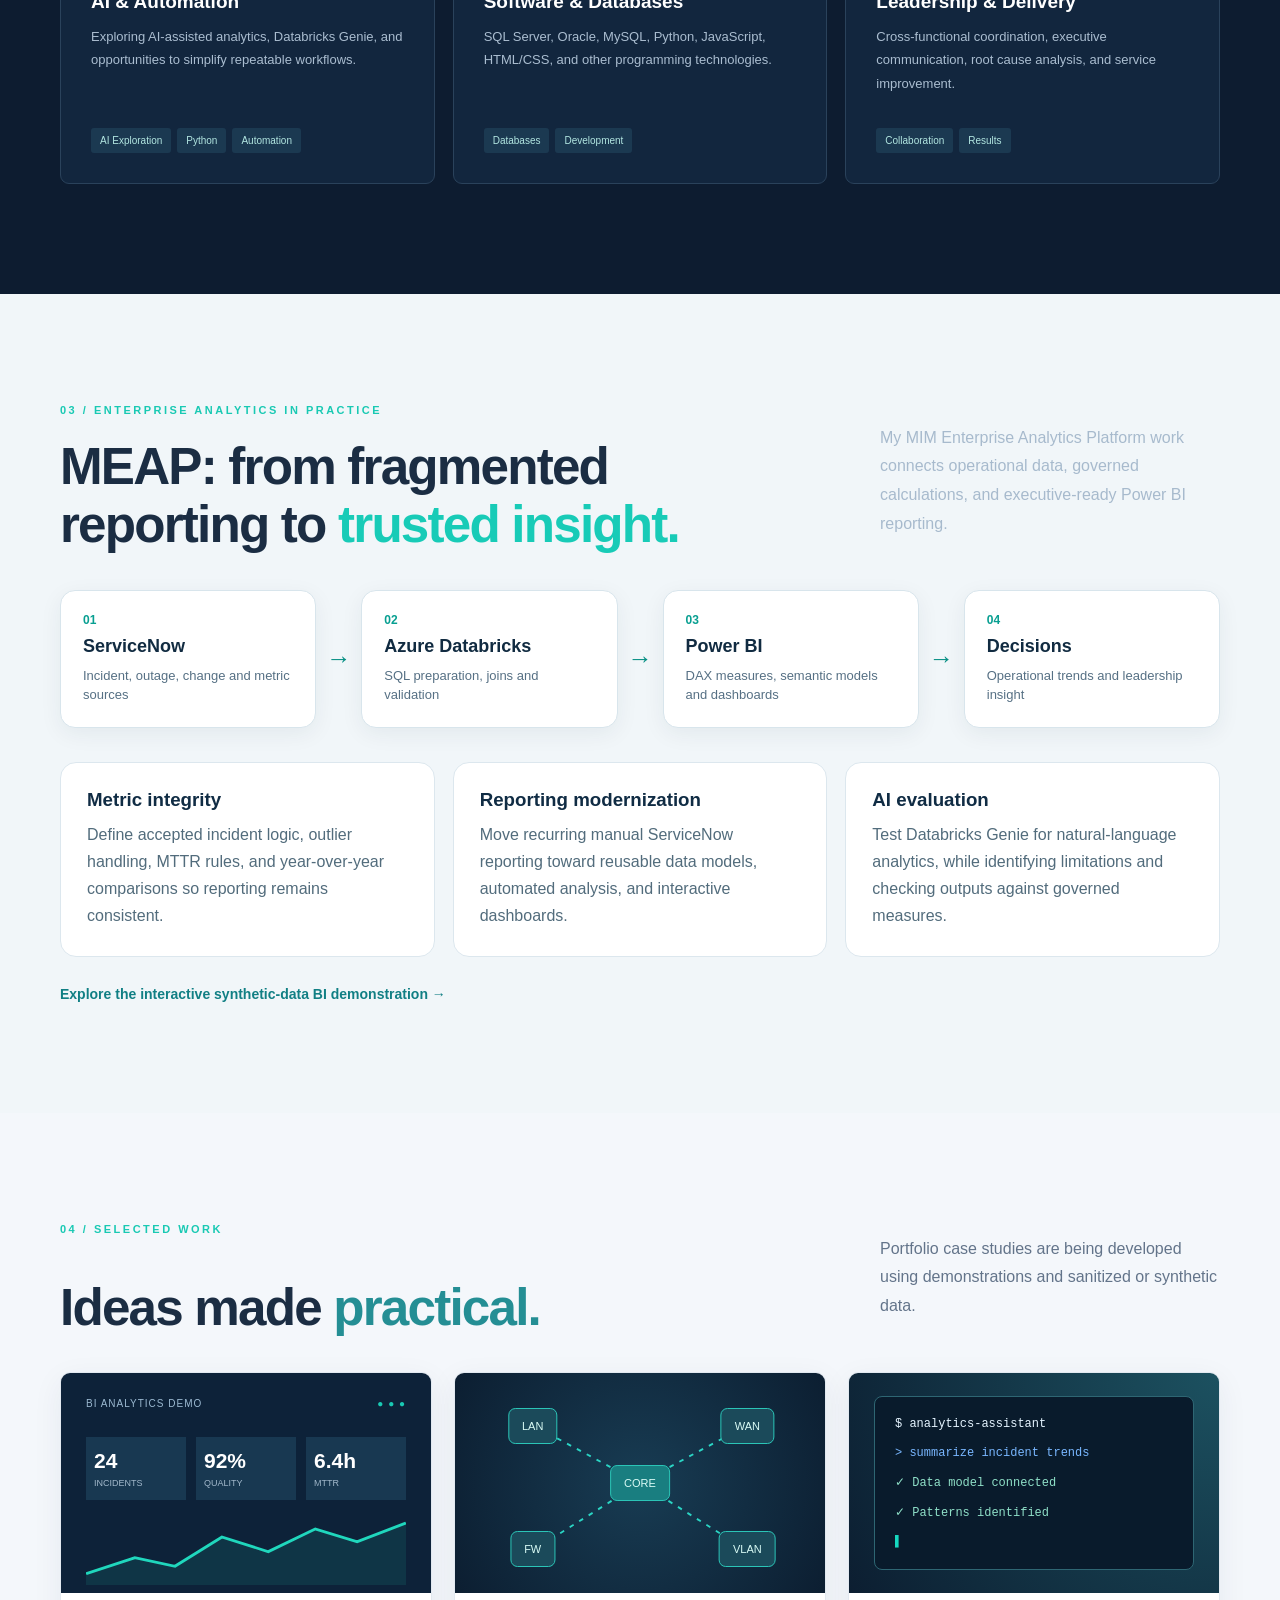
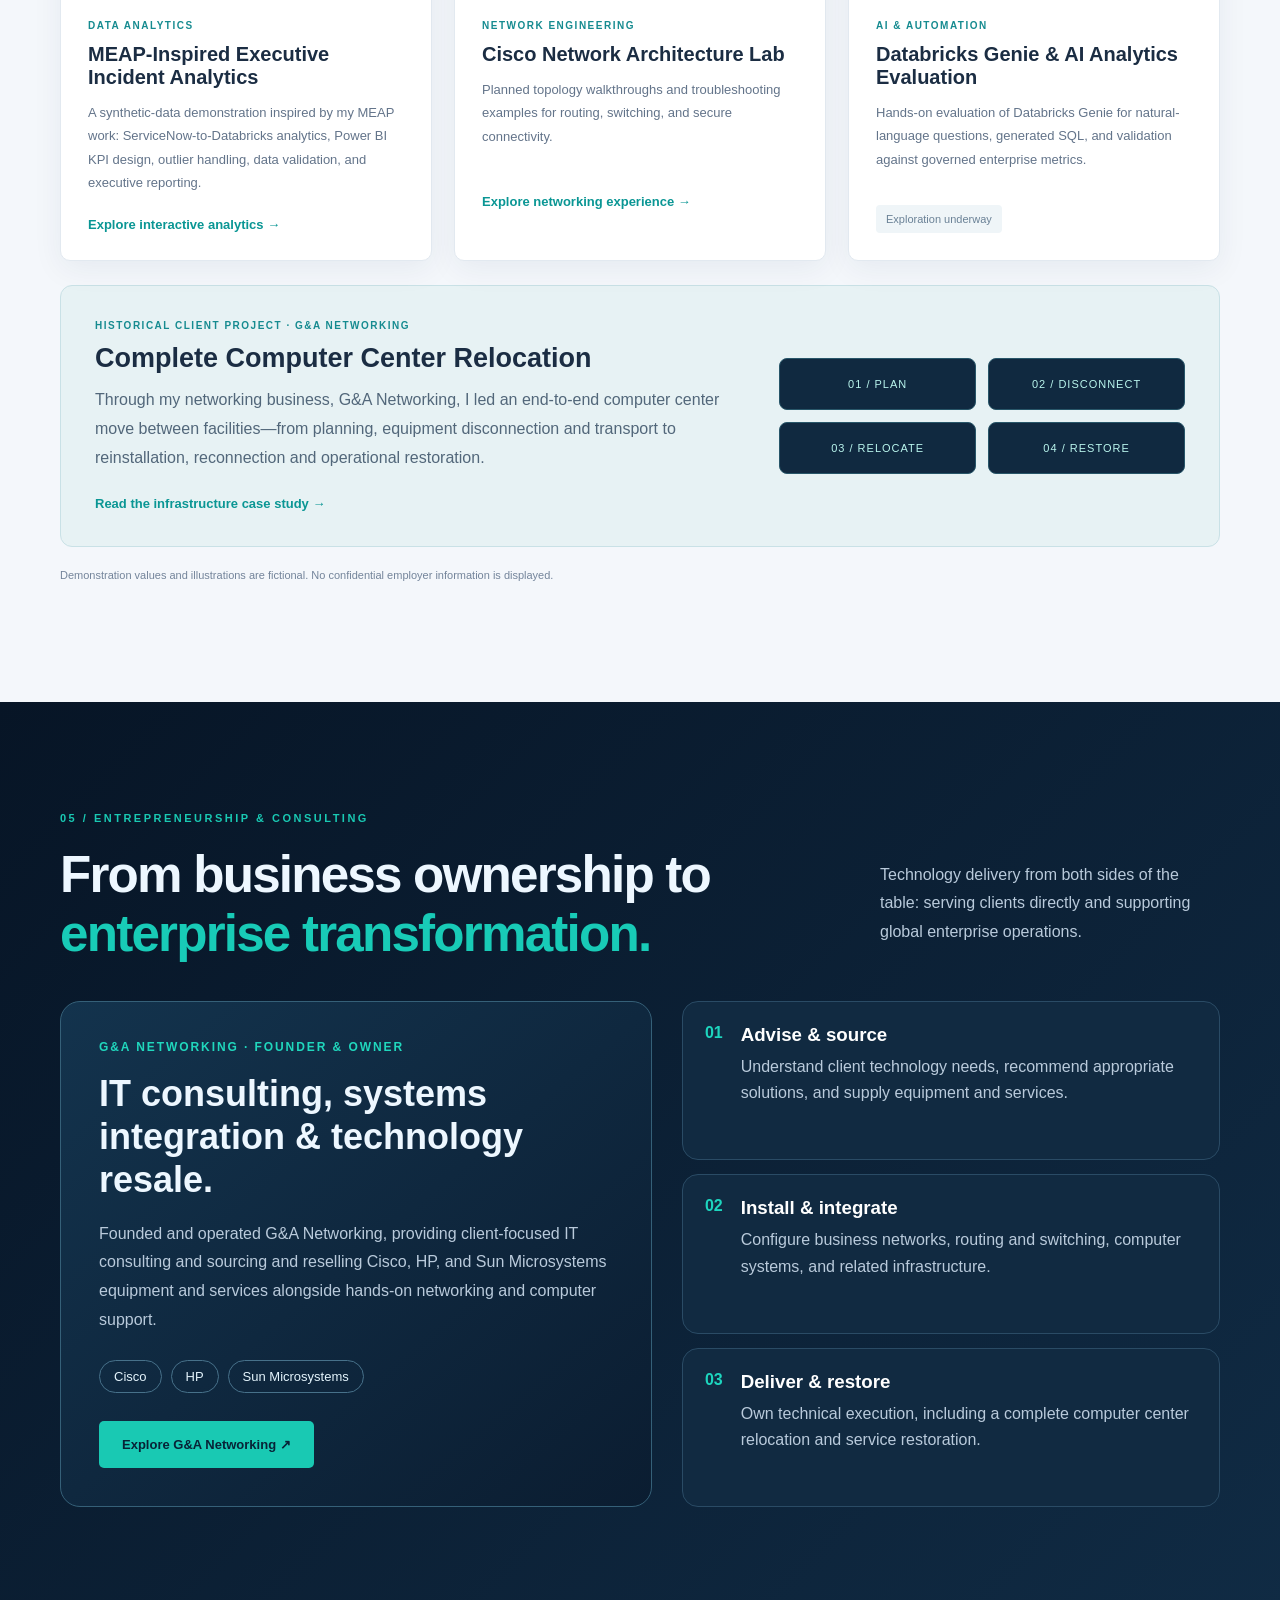
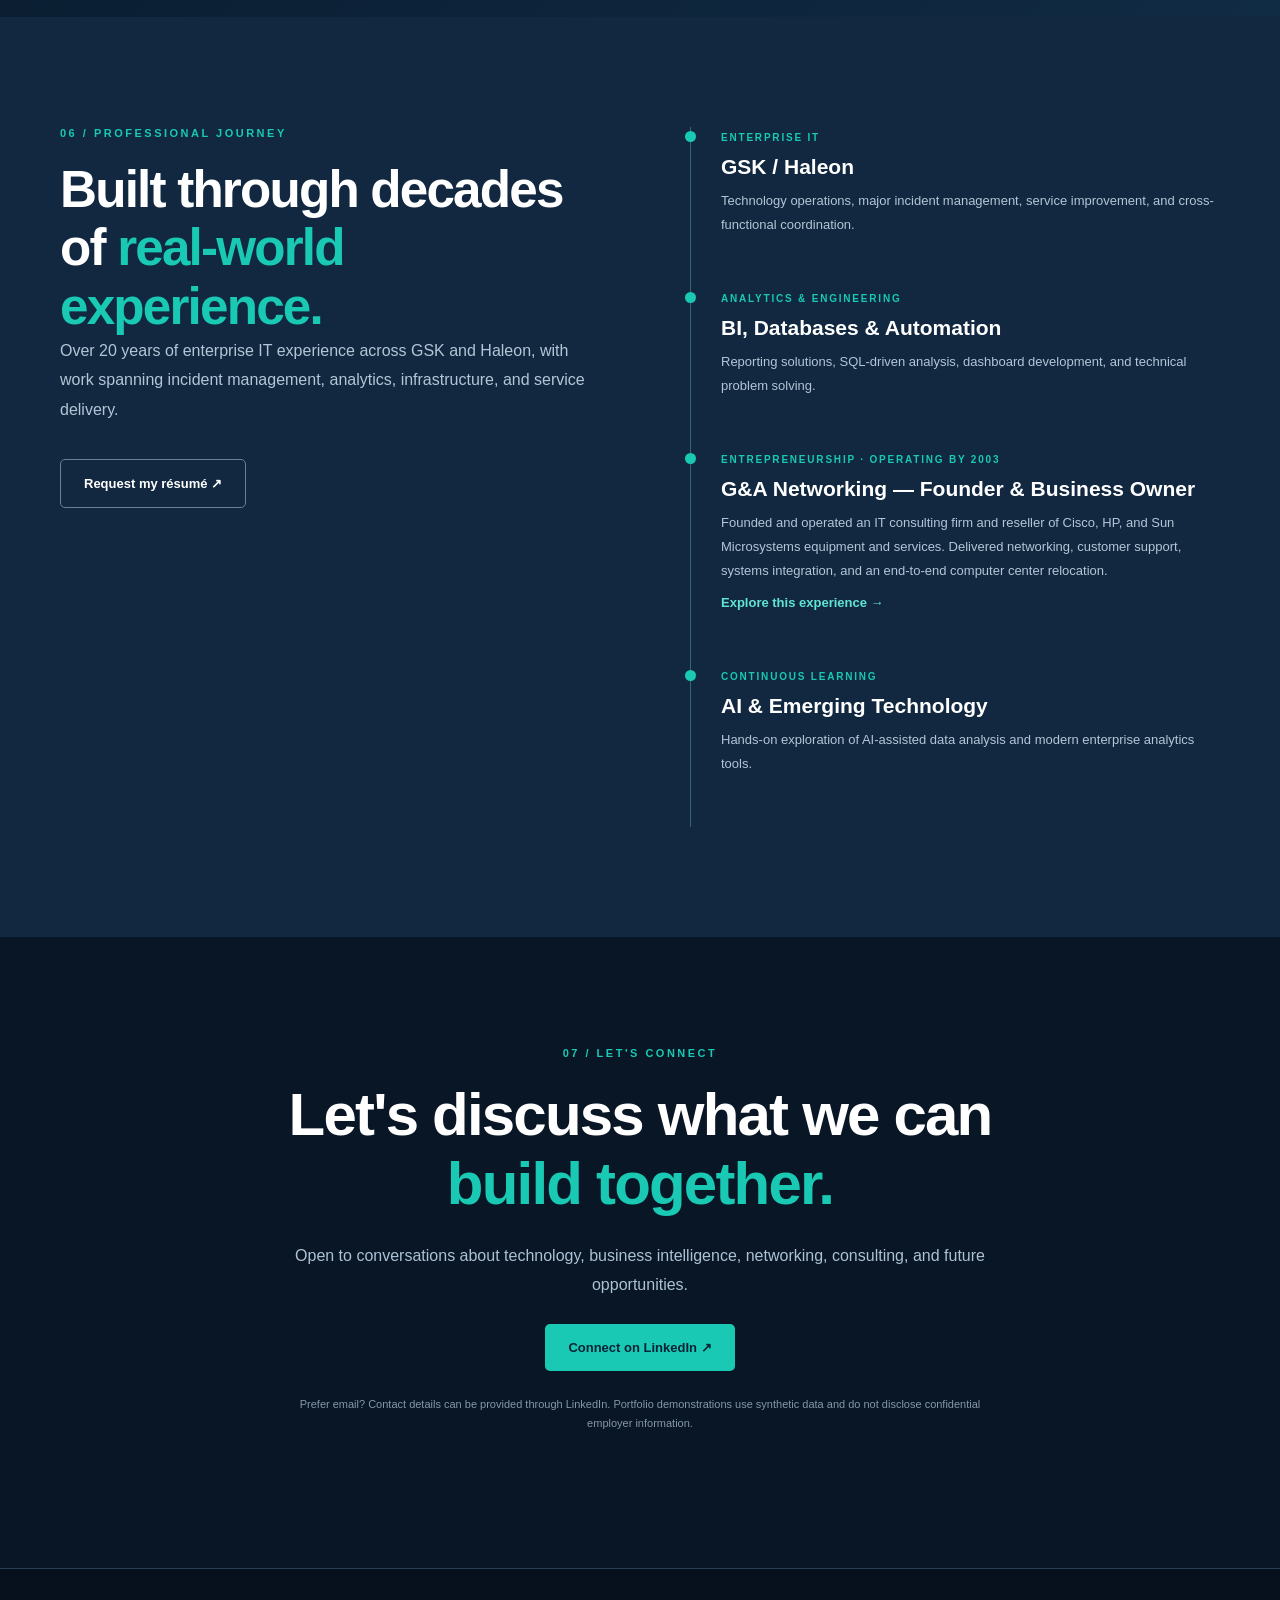
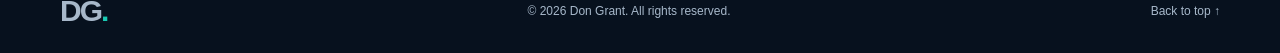
==== commit 29241dee: "Add files via upload" ====
--- a/index.html
+++ b/index.html
@@ -1,24 +1,24 @@
-<!doctype html>
-<html lang="en"><head><meta charset="utf-8"><meta name="viewport" content="width=device-width, initial-scale=1"><meta name="description" content="Don Grant — MEAP enterprise analytics, Power BI, Azure Databricks, SQL, data governance and AI-assisted analytics."><title>Don Grant | Technology Portfolio</title><link rel="stylesheet" href="styles.css"></head>
-<body><a class="skip" href="#main">Skip to content</a><header class="header"><div class="wrap nav"><a class="brand" href="#home" aria-label="Don Grant home"><span class="brandmark">DG<span>.</span></span><span class="brandcaption">TECHNOLOGY PORTFOLIO</span></a><button class="menu" aria-label="Toggle navigation" aria-expanded="false">☰</button><nav id="nav"><a href="#about">About</a><a href="#expertise">Expertise</a><a href="#projects">Projects</a><a href="cisco-networking.html">Cisco & G&A</a><a href="business-intelligence.html">BI Analytics</a><a href="#career">Experience</a><a href="https://www.linkedin.com/in/don-grant-70aaa298/" target="_blank" rel="noopener noreferrer">LinkedIn ↗</a><a class="navcontact" href="#contact">Get in touch ↗</a></nav></div></header>
-<main id="main"><section class="hero" id="home"><div class="glow"></div><div class="wrap hero-grid"><div><div class="eyebrow"><span class="live"></span> ENTERPRISE ANALYTICS · POWER BI · DATABRICKS · AI</div><h1>Transforming complex data into <em>actionable insight.</em></h1><p class="intro">I'm <strong>Don Grant</strong> — an enterprise analytics and technology professional developing the MIM Enterprise Analytics Platform (MEAP), combining ServiceNow data, Azure Databricks, SQL, and Power BI to support trusted business decisions.</p><p class="subintro">My focus includes Power BI and DAX dashboards, KPI governance, data-quality validation, reporting automation, and hands-on evaluation of Databricks Genie for AI-assisted analytics.</p><div class="actions"><a class="btn primary" href="#cinematic">Watch my technology story <span>▶</span></a><a class="btn outline" href="#projects">Explore my work <span>↗</span></a><a class="btn outline" href="https://www.linkedin.com/in/don-grant-70aaa298/" target="_blank" rel="noopener noreferrer">Connect on LinkedIn <span>↗</span></a></div><div class="hero-facts"><div><b>20+ years</b><span>Enterprise IT experience</span></div><div><b>MEAP</b><span>Enterprise analytics platform</span></div><div><b>Power BI + AI</b><span>Databricks · SQL · Genie</span></div></div></div><div class="hero-art" aria-label="Illustration of interconnected data, network and automation systems"><div class="art-label">ENTERPRISE TECHNOLOGY ECOSYSTEM</div><svg viewBox="0 0 470 390" role="img" aria-label="Network topology connecting analytics, cloud, security, automation and operations"><defs><linearGradient id="g" x1="0" x2="1"><stop stop-color="#1fd7c2"/><stop offset="1" stop-color="#6ea9ff"/></linearGradient></defs><g stroke="#315375" stroke-width="2" fill="none"><path d="M235 183L110 78M235 183L365 72M235 183L93 278M235 183L370 292M235 183L235 348"/><path stroke-dasharray="4 8" d="M110 78L365 72L370 292L235 348L93 278Z"/></g><g fill="#112943" stroke="#398b9a" stroke-width="2"><rect x="170" y="133" width="130" height="100" rx="20"/><rect x="42" y="42" width="136" height="65" rx="13"/><rect x="298" y="38" width="135" height="65" rx="13"/><rect x="28" y="250" width="135" height="65" rx="13"/><rect x="304" y="260" width="138" height="65" rx="13"/><rect x="170" y="324" width="130" height="55" rx="13"/></g><g fill="#e9f5fc" font-size="13" text-anchor="middle" font-family="Arial,sans-serif"><text x="235" y="173" font-size="12" fill="#25d9c1">CONNECTED</text><text x="235" y="196" font-size="19" font-weight="bold">TECHNOLOGY</text><text x="235" y="215" font-size="11">SYSTEMS</text><text x="110" y="80">◈  NETWORKS</text><text x="365" y="76">▥  ANALYTICS</text><text x="95" y="289">◇  SECURITY</text><text x="373" y="299">⚙  AUTOMATION</text><text x="235" y="357">▣  OPERATIONS</text></g><g fill="url(#g)"><circle cx="235" cy="133" r="5"/><circle cx="170" cy="183" r="5"/><circle cx="300" cy="183" r="5"/></g></svg><div class="art-footer"><span>DATA & INSIGHT</span><span>SECURE NETWORKS</span><span>RELIABLE OPERATIONS</span></div></div></div></section>
+<!DOCTYPE html>
 
-<section class="cinematic-section" id="cinematic" aria-labelledby="film-heading">
-  <div class="wrap cinema-wrap">
-    <div class="cinema-heading"><div><div class="section-tag">THE TECHNOLOGY STORY / 45-SECOND EXPERIENCE</div><h2 id="film-heading">A career connected by <span>technology.</span></h2><p>From networks and infrastructure to executive analytics and intelligent automation.</p></div><div class="cinema-heading-actions"><button type="button" class="film-action" id="film-replay">↻ Replay film</button><button type="button" class="film-action film-full" id="film-expand">⛶ Theater mode</button></div></div>
-    <div class="film-frame" id="film-frame" role="region" aria-label="Animated technology portfolio introduction">
-      <canvas id="film-canvas" aria-hidden="true"></canvas>
-      <div class="film-vignette" aria-hidden="true"></div>
-      <div class="film-top"><span><span class="film-pulse"></span> DG / TECHNOLOGY PORTFOLIO</span><span id="film-scene-index">01 / 06</span></div>
-      <div class="film-center" aria-live="off"><div class="film-overline" id="film-overline">A TECHNOLOGY STORY</div><h3 id="film-title">Technology. Leadership. Innovation.</h3><p id="film-subtitle">Connecting decades of experience to what comes next.</p></div>
-      <div class="film-bottom"><div class="film-timeline"><div id="film-progress"></div></div><div class="film-controls"><button id="film-toggle" type="button" aria-label="Pause animation">Ⅱ Pause</button><span id="film-clock" aria-label="Playback time">00:00 / 00:45</span><button id="film-restart" type="button">↻ Restart</button><button id="film-close" type="button" hidden>✕ Close theater</button></div></div>
-      <div class="film-start" id="film-start"><div class="film-start-inner"><div class="film-start-mark">DG<span>.</span></div><p>45 seconds. Six chapters. One technology journey.</p><button id="film-start-btn" type="button">▶ Play the introduction</button><small>Silent motion graphics · No external video or data</small></div></div>
-    </div>
-    <div class="cinema-caption"><span>01 Networks & Infrastructure</span><span>02 Operations</span><span>03 Business Intelligence</span><span>04 AI & Automation</span><span>05 Your Next Chapter</span></div>
-  </div>
+<html lang="en"><head><meta charset="utf-8"/><meta content="width=device-width, initial-scale=1" name="viewport"/><meta content="Don Grant — MEAP enterprise analytics, Power BI, Azure Databricks, SQL, data governance and AI-assisted analytics." name="description"/><title>Don Grant | Technology Portfolio</title><link href="styles.css" rel="stylesheet"/><meta content="6" name="portfolio-version"/></head>
+<body><a class="skip" href="#main">Skip to content</a><header class="header"><div class="wrap nav"><a aria-label="Don Grant home" class="brand" href="#home"><span class="brandmark">DG<span>.</span></span><span class="brandcaption">TECHNOLOGY PORTFOLIO</span></a><button aria-expanded="false" aria-label="Toggle navigation" class="menu">☰</button><nav id="nav"><a href="#about">About</a><a href="#expertise">Expertise</a><a href="#projects">Projects</a><a href="cisco-networking.html">Cisco &amp; G&amp;A</a><a href="business-intelligence.html">BI Analytics</a><a href="#meap">MEAP</a><a href="#career">Experience</a><a href="https://www.linkedin.com/in/don-grant-70aaa298/" rel="noopener noreferrer" target="_blank">LinkedIn ↗</a><a class="navcontact" href="#contact">Get in touch ↗</a></nav></div></header>
+<main id="main"><section class="hero" id="home"><div class="glow"></div><div class="wrap hero-grid"><div><div class="eyebrow"><span class="live"></span> ENTERPRISE ANALYTICS · POWER BI · DATABRICKS · AI</div><h1>Transforming complex data into <em>actionable insight.</em></h1><p class="intro">I'm <strong>Don Grant</strong> — an enterprise analytics and technology professional developing the MIM Enterprise Analytics Platform (MEAP), combining ServiceNow data, Azure Databricks, SQL, and Power BI to support trusted business decisions.</p><p class="subintro">My focus includes Power BI and DAX dashboards, KPI governance, data-quality validation, reporting automation, and hands-on evaluation of Databricks Genie for AI-assisted analytics.</p><div class="actions"><a class="btn primary" href="#cinematic">Watch my technology story <span>▶</span></a><a class="btn outline" href="#projects">Explore my work <span>↗</span></a><a class="btn outline" href="https://www.linkedin.com/in/don-grant-70aaa298/" rel="noopener noreferrer" target="_blank">Connect on LinkedIn <span>↗</span></a></div><div class="hero-facts"><div><b>20+ years</b><span>Enterprise IT experience</span></div><div><b>MEAP</b><span>Enterprise analytics platform</span></div><div><b>Power BI + AI</b><span>Databricks · SQL · Genie</span></div></div></div><div aria-label="Illustration of interconnected data, network and automation systems" class="hero-art"><div class="art-label">ENTERPRISE TECHNOLOGY ECOSYSTEM</div><svg aria-label="Network topology connecting analytics, cloud, security, automation and operations" role="img" viewbox="0 0 470 390"><defs><lineargradient id="g" x1="0" x2="1"><stop stop-color="#1fd7c2"></stop><stop offset="1" stop-color="#6ea9ff"></stop></lineargradient></defs><g fill="none" stroke="#315375" stroke-width="2"><path d="M235 183L110 78M235 183L365 72M235 183L93 278M235 183L370 292M235 183L235 348"></path><path d="M110 78L365 72L370 292L235 348L93 278Z" stroke-dasharray="4 8"></path></g><g fill="#112943" stroke="#398b9a" stroke-width="2"><rect height="100" rx="20" width="130" x="170" y="133"></rect><rect height="65" rx="13" width="136" x="42" y="42"></rect><rect height="65" rx="13" width="135" x="298" y="38"></rect><rect height="65" rx="13" width="135" x="28" y="250"></rect><rect height="65" rx="13" width="138" x="304" y="260"></rect><rect height="55" rx="13" width="130" x="170" y="324"></rect></g><g fill="#e9f5fc" font-family="Arial,sans-serif" font-size="13" text-anchor="middle"><text fill="#25d9c1" font-size="12" x="235" y="173">CONNECTED</text><text font-size="19" font-weight="bold" x="235" y="196">TECHNOLOGY</text><text font-size="11" x="235" y="215">SYSTEMS</text><text x="110" y="80">◈  NETWORKS</text><text x="365" y="76">▥  ANALYTICS</text><text x="95" y="289">◇  SECURITY</text><text x="373" y="299">⚙  AUTOMATION</text><text x="235" y="357">▣  OPERATIONS</text></g><g fill="url(#g)"><circle cx="235" cy="133" r="5"></circle><circle cx="170" cy="183" r="5"></circle><circle cx="300" cy="183" r="5"></circle></g></svg><div class="art-footer"><span>DATA &amp; INSIGHT</span><span>SECURE NETWORKS</span><span>RELIABLE OPERATIONS</span></div></div></div></section>
+<section aria-labelledby="film-heading" class="cinematic-section" id="cinematic">
+<div class="wrap cinema-wrap">
+<div class="cinema-heading"><div><div class="section-tag">THE TECHNOLOGY STORY / 45-SECOND EXPERIENCE</div><h2 id="film-heading">A career connected by <span>technology.</span></h2><p>From networks and infrastructure to executive analytics and intelligent automation.</p></div><div class="cinema-heading-actions"><button class="film-action" id="film-replay" type="button">↻ Replay film</button><button class="film-action film-full" id="film-expand" type="button">⛶ Theater mode</button></div></div>
+<div aria-label="Animated technology portfolio introduction" class="film-frame" id="film-frame" role="region">
+<canvas aria-hidden="true" id="film-canvas"></canvas>
+<div aria-hidden="true" class="film-vignette"></div>
+<div class="film-top"><span><span class="film-pulse"></span> DG / TECHNOLOGY PORTFOLIO</span><span id="film-scene-index">01 / 06</span></div>
+<div aria-live="off" class="film-center"><div class="film-overline" id="film-overline">A TECHNOLOGY STORY</div><h3 id="film-title">Technology. Leadership. Innovation.</h3><p id="film-subtitle">Connecting decades of experience to what comes next.</p></div>
+<div class="film-bottom"><div class="film-timeline"><div id="film-progress"></div></div><div class="film-controls"><button aria-label="Pause animation" id="film-toggle" type="button">Ⅱ Pause</button><span aria-label="Playback time" id="film-clock">00:00 / 00:45</span><button id="film-restart" type="button">↻ Restart</button><button hidden="" id="film-close" type="button">✕ Close theater</button></div></div>
+<div class="film-start" id="film-start"><div class="film-start-inner"><div class="film-start-mark">DG<span>.</span></div><p>45 seconds. Six chapters. One technology journey.</p><button id="film-start-btn" type="button">▶ Play the introduction</button><small>Silent motion graphics · No external video or data</small></div></div>
+</div>
+<div class="cinema-caption"><span>01 Networks &amp; Infrastructure</span><span>02 Operations</span><span>03 Business Intelligence</span><span>04 AI &amp; Automation</span><span>05 Your Next Chapter</span></div>
+</div>
 </section>
-<section class="section light" id="about"><div class="wrap about-grid"><div><div class="section-tag">01 / ABOUT</div><h2>Experience that spans the <span>full technology landscape.</span></h2></div><div><p>My career has combined the discipline of enterprise IT operations with the practical skills of engineering, analytics, and automation. I enjoy turning complex systems and data into solutions that are reliable, measurable, and useful.</p><p>From major incident coordination to executive BI reporting, Cisco networking, and hands-on software development, I bring both strategic perspective and technical curiosity to every challenge.</p><a class="textlink" href="#career">Explore my background →</a></div></div></section>
-<section class="section dark" id="expertise"><div class="wrap"><div class="section-tag">02 / CORE CAPABILITIES</div><div class="section-head"><h2>Broad experience.<br><span>Focused execution.</span></h2><p>Six connected disciplines, each contributing to better technology outcomes.</p></div><div class="cards"><article class="skill"><div class="skill-icon">▥</div><h3>Business Intelligence</h3><p>Power BI, SQL, DAX, Azure Databricks, executive reporting, data modeling, and KPI design.</p><div class="tags"><span>Power BI</span><span>SQL</span><span>DAX</span></div></article><article class="skill"><div class="skill-icon">⌘</div><h3>Cisco Networking</h3><p>Network troubleshooting, routing and switching concepts, infrastructure, and security technologies.</p><div class="tags"><span>Cisco</span><span>Networking</span><span>Previously earned CCNP</span></div></article><article class="skill"><div class="skill-icon">◇</div><h3>IT Operations</h3><p>Major incident response, problem management, ITIL practices, ServiceNow, and operational resilience.</p><div class="tags"><span>ServiceNow</span><span>ITIL</span><span>Incident Mgmt</span></div></article><article class="skill"><div class="skill-icon">✳</div><h3>AI & Automation</h3><p>Exploring AI-assisted analytics, Databricks Genie, and opportunities to simplify repeatable workflows.</p><div class="tags"><span>AI Exploration</span><span>Python</span><span>Automation</span></div></article><article class="skill"><div class="skill-icon">⌨</div><h3>Software & Databases</h3><p>SQL Server, Oracle, MySQL, Python, JavaScript, HTML/CSS, and other programming technologies.</p><div class="tags"><span>Databases</span><span>Development</span></div></article><article class="skill"><div class="skill-icon">◎</div><h3>Leadership & Delivery</h3><p>Cross-functional coordination, executive communication, root cause analysis, and service improvement.</p><div class="tags"><span>Collaboration</span><span>Results</span></div></article></div></div></section>
-<section class="section light" id="projects"><div class="wrap"><div class="section-tag">03 / SELECTED WORK</div><div class="section-head"><h2>Ideas made <span>practical.</span></h2><p>Portfolio case studies are being developed using demonstrations and sanitized or synthetic data.</p></div><div class="project-grid"><article class="project"><div class="project-visual viz-one"><div class="mini-top">BI ANALYTICS DEMO <span>● ● ●</span></div><div class="mini-stats"><span><b>24</b>INCIDENTS</span><span><b>92%</b>QUALITY</span><span><b>6.4h</b>MTTR</span></div><svg viewBox="0 0 360 105" preserveAspectRatio="none"><path d="M0 88L55 64L100 77L153 33L205 55L258 21L305 40L360 12" fill="none" stroke="#20d7bd" stroke-width="4"/><path d="M0 88L55 64L100 77L153 33L205 55L258 21L305 40L360 12L360 105L0 105Z" fill="#20d7bd" opacity=".10"/></svg></div><div class="project-body"><div class="project-kicker">DATA ANALYTICS</div><h3>MEAP-Inspired Executive Incident Analytics</h3><p>A synthetic-data demonstration inspired by my MEAP work: ServiceNow-to-Databricks analytics, Power BI KPI design, outlier handling, data validation, and executive reporting.</p><a class="case-link" href="business-intelligence.html">Explore interactive analytics →</a></div></article><article class="project"><div class="project-visual viz-two"><div class="network-node center">CORE</div><div class="network-node n1">LAN</div><div class="network-node n2">WAN</div><div class="network-node n3">FW</div><div class="network-node n4">VLAN</div><svg viewBox="0 0 400 230" preserveAspectRatio="none"><path d="M200 115L85 55M200 115L315 55M200 115L85 185M200 115L315 185" stroke="#2ad5c4" stroke-width="2" stroke-dasharray="5 7"/></svg></div><div class="project-body"><div class="project-kicker">NETWORK ENGINEERING</div><h3>Cisco Network Architecture Lab</h3><p>Planned topology walkthroughs and troubleshooting examples for routing, switching, and secure connectivity.</p><a class="case-link" href="cisco-networking.html">Explore networking experience →</a></div></article><article class="project"><div class="project-visual viz-three"><div class="terminal"><span>$ analytics-assistant</span><span class="prompt">&gt; summarize incident trends</span><span>✓ Data model connected</span><span>✓ Patterns identified</span><span class="cursor">▌</span></div></div><div class="project-body"><div class="project-kicker">AI & AUTOMATION</div><h3>Databricks Genie & AI Analytics Evaluation</h3><p>Hands-on evaluation of Databricks Genie for natural-language questions, generated SQL, and validation against governed enterprise metrics.</p><span class="coming">Exploration underway</span></div></article></div><article class="feature-project"><div><div class="project-kicker">HISTORICAL CLIENT PROJECT · G&A NETWORKING</div><h3>Complete Computer Center Relocation</h3><p>Through my networking business, G&A Networking, I led an end-to-end computer center move between facilities—from planning, equipment disconnection and transport to reinstallation, reconnection and operational restoration.</p><a class="case-link" href="cisco-networking.html#relocation">Read the infrastructure case study →</a></div><div class="feature-steps"><span>01 / PLAN</span><span>02 / DISCONNECT</span><span>03 / RELOCATE</span><span>04 / RESTORE</span></div></article><p class="disclaimer">Demonstration values and illustrations are fictional. No confidential employer information is displayed.</p></div></section>
-<section class="section career" id="career"><div class="wrap career-grid"><div><div class="section-tag">04 / PROFESSIONAL JOURNEY</div><h2>Built through decades of <span>real-world experience.</span></h2><p>Over 20 years of enterprise IT experience across GSK and Haleon, with work spanning incident management, analytics, infrastructure, and service delivery.</p><a href="#contact" class="btn outline">Request my résumé ↗</a></div><div class="timeline"><div class="timeline-item"><span>ENTERPRISE IT</span><h3>GSK / Haleon</h3><p>Technology operations, major incident management, service improvement, and cross-functional coordination.</p></div><div class="timeline-item"><span>ANALYTICS & ENGINEERING</span><h3>BI, Databases & Automation</h3><p>Reporting solutions, SQL-driven analysis, dashboard development, and technical problem solving.</p></div><div class="timeline-item"><span>ENTREPRENEURSHIP · OPERATING BY 2003</span><h3>G&A Networking — Founder & Business Owner</h3><p>Owned and operated a technology services business delivering network installations, router and switch configurations, computer support, and business networking. Led a complete computer center relocation project. <a class="timeline-link" href="cisco-networking.html">Explore this experience →</a></p></div><div class="timeline-item"><span>CONTINUOUS LEARNING</span><h3>AI & Emerging Technology</h3><p>Hands-on exploration of AI-assisted data analysis and modern enterprise analytics tools.</p></div></div></div></section>
-<section class="section contact" id="contact"><div class="wrap contact-inner"><div class="section-tag">05 / LET'S CONNECT</div><h2>Let's discuss what we can <em>build together.</em></h2><p>Open to conversations about technology, business intelligence, networking, consulting, and future opportunities.</p><a class="btn primary" href="https://www.linkedin.com/in/don-grant-70aaa298/" target="_blank" rel="noopener noreferrer">Connect on LinkedIn ↗</a><p class="contact-note">Prefer email? Contact details can be provided through LinkedIn. Portfolio demonstrations use synthetic data and do not disclose confidential employer information.</p></div></section></main><footer><div class="wrap foot"><span class="brandmark">DG<span>.</span></span><span>© <span id="year"></span> Don Grant. All rights reserved.</span><a href="#home">Back to top ↑</a></div></footer><script src="script.js"></script><script src="cinematic.js"></script></body></html>
+<section class="section light" id="about"><div class="wrap about-grid"><div><div class="section-tag">01 / ABOUT</div><h2>Experience that spans the <span>full technology landscape.</span></h2></div><div><p>My career connects business ownership and IT consulting with enterprise technology operations, analytics, and automation. From delivering Cisco, HP, and Sun Microsystems solutions through G&amp;A Networking to developing the MIM Enterprise Analytics Platform (MEAP), I focus on practical, dependable outcomes.</p><p>From major incident coordination to executive BI reporting, Cisco networking, and hands-on software development, I bring both strategic perspective and technical curiosity to every challenge.</p><a class="textlink" href="#career">Explore my background →</a></div></div></section>
+<section class="section dark" id="expertise"><div class="wrap"><div class="section-tag">02 / CORE CAPABILITIES</div><div class="section-head"><h2>Broad experience.<br/><span>Focused execution.</span></h2><p>Six connected disciplines, each contributing to better technology outcomes.</p></div><div class="cards"><article class="skill"><div class="skill-icon">▥</div><h3>Business Intelligence</h3><p>Power BI, SQL, DAX, Azure Databricks, executive reporting, data modeling, and KPI design.</p><div class="tags"><span>Power BI</span><span>SQL</span><span>DAX</span></div></article><article class="skill"><div class="skill-icon">⌘</div><h3>Cisco Networking</h3><p>Network troubleshooting, routing and switching concepts, infrastructure, and security technologies.</p><div class="tags"><span>Cisco</span><span>Networking</span><span>Previously earned CCNP</span></div></article><article class="skill"><div class="skill-icon">◇</div><h3>IT Operations</h3><p>Major incident response, problem management, ITIL practices, ServiceNow, and operational resilience.</p><div class="tags"><span>ServiceNow</span><span>ITIL</span><span>Incident Mgmt</span></div></article><article class="skill"><div class="skill-icon">✳</div><h3>AI &amp; Automation</h3><p>Exploring AI-assisted analytics, Databricks Genie, and opportunities to simplify repeatable workflows.</p><div class="tags"><span>AI Exploration</span><span>Python</span><span>Automation</span></div></article><article class="skill"><div class="skill-icon">⌨</div><h3>Software &amp; Databases</h3><p>SQL Server, Oracle, MySQL, Python, JavaScript, HTML/CSS, and other programming technologies.</p><div class="tags"><span>Databases</span><span>Development</span></div></article><article class="skill"><div class="skill-icon">◎</div><h3>Leadership &amp; Delivery</h3><p>Cross-functional coordination, executive communication, root cause analysis, and service improvement.</p><div class="tags"><span>Collaboration</span><span>Results</span></div></article></div></div></section>
+<section class="section meap-section" id="meap"><div class="wrap"><div class="section-tag">03 / ENTERPRISE ANALYTICS IN PRACTICE</div><div class="section-head"><h2>MEAP: from fragmented reporting to <span>trusted insight.</span></h2><p>My MIM Enterprise Analytics Platform work connects operational data, governed calculations, and executive-ready Power BI reporting.</p></div><div class="meap-flow"><div><b>01</b><strong>ServiceNow</strong><span>Incident, outage, change and metric sources</span></div><i>→</i><div><b>02</b><strong>Azure Databricks</strong><span>SQL preparation, joins and validation</span></div><i>→</i><div><b>03</b><strong>Power BI</strong><span>DAX measures, semantic models and dashboards</span></div><i>→</i><div><b>04</b><strong>Decisions</strong><span>Operational trends and leadership insight</span></div></div><div class="meap-proof"><article><h3>Metric integrity</h3><p>Define accepted incident logic, outlier handling, MTTR rules, and year-over-year comparisons so reporting remains consistent.</p></article><article><h3>Reporting modernization</h3><p>Move recurring manual ServiceNow reporting toward reusable data models, automated analysis, and interactive dashboards.</p></article><article><h3>AI evaluation</h3><p>Test Databricks Genie for natural-language analytics, while identifying limitations and checking outputs against governed measures.</p></article></div><a class="textlink" href="business-intelligence.html">Explore the interactive synthetic-data BI demonstration →</a></div></section><section class="section light" id="projects"><div class="wrap"><div class="section-tag">04 / SELECTED WORK</div><div class="section-head"><h2>Ideas made <span>practical.</span></h2><p>Portfolio case studies are being developed using demonstrations and sanitized or synthetic data.</p></div><div class="project-grid"><article class="project"><div class="project-visual viz-one"><div class="mini-top">BI ANALYTICS DEMO <span>● ● ●</span></div><div class="mini-stats"><span><b>24</b>INCIDENTS</span><span><b>92%</b>QUALITY</span><span><b>6.4h</b>MTTR</span></div><svg preserveaspectratio="none" viewbox="0 0 360 105"><path d="M0 88L55 64L100 77L153 33L205 55L258 21L305 40L360 12" fill="none" stroke="#20d7bd" stroke-width="4"></path><path d="M0 88L55 64L100 77L153 33L205 55L258 21L305 40L360 12L360 105L0 105Z" fill="#20d7bd" opacity=".10"></path></svg></div><div class="project-body"><div class="project-kicker">DATA ANALYTICS</div><h3>MEAP-Inspired Executive Incident Analytics</h3><p>A synthetic-data demonstration inspired by my MEAP work: ServiceNow-to-Databricks analytics, Power BI KPI design, outlier handling, data validation, and executive reporting.</p><a class="case-link" href="business-intelligence.html">Explore interactive analytics →</a></div></article><article class="project"><div class="project-visual viz-two"><div class="network-node center">CORE</div><div class="network-node n1">LAN</div><div class="network-node n2">WAN</div><div class="network-node n3">FW</div><div class="network-node n4">VLAN</div><svg preserveaspectratio="none" viewbox="0 0 400 230"><path d="M200 115L85 55M200 115L315 55M200 115L85 185M200 115L315 185" stroke="#2ad5c4" stroke-dasharray="5 7" stroke-width="2"></path></svg></div><div class="project-body"><div class="project-kicker">NETWORK ENGINEERING</div><h3>Cisco Network Architecture Lab</h3><p>Planned topology walkthroughs and troubleshooting examples for routing, switching, and secure connectivity.</p><a class="case-link" href="cisco-networking.html">Explore networking experience →</a></div></article><article class="project"><div class="project-visual viz-three"><div class="terminal"><span>$ analytics-assistant</span><span class="prompt">&gt; summarize incident trends</span><span>✓ Data model connected</span><span>✓ Patterns identified</span><span class="cursor">▌</span></div></div><div class="project-body"><div class="project-kicker">AI &amp; AUTOMATION</div><h3>Databricks Genie &amp; AI Analytics Evaluation</h3><p>Hands-on evaluation of Databricks Genie for natural-language questions, generated SQL, and validation against governed enterprise metrics.</p><span class="coming">Exploration underway</span></div></article></div><article class="feature-project"><div><div class="project-kicker">HISTORICAL CLIENT PROJECT · G&amp;A NETWORKING</div><h3>Complete Computer Center Relocation</h3><p>Through my networking business, G&amp;A Networking, I led an end-to-end computer center move between facilities—from planning, equipment disconnection and transport to reinstallation, reconnection and operational restoration.</p><a class="case-link" href="cisco-networking.html#relocation">Read the infrastructure case study →</a></div><div class="feature-steps"><span>01 / PLAN</span><span>02 / DISCONNECT</span><span>03 / RELOCATE</span><span>04 / RESTORE</span></div></article><p class="disclaimer">Demonstration values and illustrations are fictional. No confidential employer information is displayed.</p></div></section>
+<section class="section consulting-section" id="consulting"><div class="wrap"><div class="section-tag">05 / ENTREPRENEURSHIP &amp; CONSULTING</div><div class="section-head"><h2>From business ownership to <span>enterprise transformation.</span></h2><p>Technology delivery from both sides of the table: serving clients directly and supporting global enterprise operations.</p></div><div class="consulting-grid"><article class="consulting-spotlight"><div class="spotlight-kicker">G&amp;A NETWORKING · FOUNDER &amp; OWNER</div><h3>IT consulting, systems integration &amp; technology resale.</h3><p>Founded and operated G&amp;A Networking, providing client-focused IT consulting and sourcing and reselling Cisco, HP, and Sun Microsystems equipment and services alongside hands-on networking and computer support.</p><div class="partner-chips"><span>Cisco</span><span>HP</span><span>Sun Microsystems</span></div><a class="btn primary" href="cisco-networking.html#business">Explore G&amp;A Networking ↗</a></article><div class="consulting-capabilities"><article><span>01</span><div><h3>Advise &amp; source</h3><p>Understand client technology needs, recommend appropriate solutions, and supply equipment and services.</p></div></article><article><span>02</span><div><h3>Install &amp; integrate</h3><p>Configure business networks, routing and switching, computer systems, and related infrastructure.</p></div></article><article><span>03</span><div><h3>Deliver &amp; restore</h3><p>Own technical execution, including a complete computer center relocation and service restoration.</p></div></article></div></div></div></section><section class="section career" id="career"><div class="wrap career-grid"><div><div class="section-tag">06 / PROFESSIONAL JOURNEY</div><h2>Built through decades of <span>real-world experience.</span></h2><p>Over 20 years of enterprise IT experience across GSK and Haleon, with work spanning incident management, analytics, infrastructure, and service delivery.</p><a class="btn outline" href="#contact">Request my résumé ↗</a></div><div class="timeline"><div class="timeline-item"><span>ENTERPRISE IT</span><h3>GSK / Haleon</h3><p>Technology operations, major incident management, service improvement, and cross-functional coordination.</p></div><div class="timeline-item"><span>ANALYTICS &amp; ENGINEERING</span><h3>BI, Databases &amp; Automation</h3><p>Reporting solutions, SQL-driven analysis, dashboard development, and technical problem solving.</p></div><div class="timeline-item"><span>ENTREPRENEURSHIP · OPERATING BY 2003</span><h3>G&amp;A Networking — Founder &amp; Business Owner</h3><p>Founded and operated an IT consulting firm and reseller of Cisco, HP, and Sun Microsystems equipment and services. Delivered networking, customer support, systems integration, and an end-to-end computer center relocation. <a class="timeline-link" href="cisco-networking.html">Explore this experience →</a></p></div><div class="timeline-item"><span>CONTINUOUS LEARNING</span><h3>AI &amp; Emerging Technology</h3><p>Hands-on exploration of AI-assisted data analysis and modern enterprise analytics tools.</p></div></div></div></section>
+<section class="section contact" id="contact"><div class="wrap contact-inner"><div class="section-tag">07 / LET'S CONNECT</div><h2>Let's discuss what we can <em>build together.</em></h2><p>Open to conversations about technology, business intelligence, networking, consulting, and future opportunities.</p><a class="btn primary" href="https://www.linkedin.com/in/don-grant-70aaa298/" rel="noopener noreferrer" target="_blank">Connect on LinkedIn ↗</a><p class="contact-note">Prefer email? Contact details can be provided through LinkedIn. Portfolio demonstrations use synthetic data and do not disclose confidential employer information.</p></div></section></main><footer><div class="wrap foot"><span class="brandmark">DG<span>.</span></span><span>© <span id="year"></span> Don Grant. All rights reserved.</span><a href="#home">Back to top ↑</a></div></footer><script src="script.js"></script><script src="cinematic.js"></script></body></html>
--- a/styles.css
+++ b/styles.css
@@ -6,3 +6,6 @@
 
 /* Version 4 — cinematic technology story */
 .cinematic-section{background:#071522;color:#f5fbff;padding:84px 0 94px;border-top:1px solid #244259}.cinema-heading{display:flex;align-items:end;justify-content:space-between;gap:28px;margin-bottom:28px}.cinema-heading h2{font-size:clamp(32px,3.8vw,49px);line-height:1.13;letter-spacing:-1.5px;margin:18px 0}.cinema-heading h2 span{color:#24cbbb}.cinema-heading p{color:#a7bfd0;line-height:1.7;margin:0}.cinema-heading-actions{display:flex;gap:9px;flex-shrink:0}.film-action{border:1px solid #45667c;background:#142e44;color:#d8f8f3;border-radius:5px;padding:12px 16px;cursor:pointer;font-size:12px;font-weight:700}.film-action:hover,.film-controls button:hover{background:#23556a}.film-frame{aspect-ratio:16/9;min-height:260px;position:relative;overflow:hidden;border:1px solid #2b6472;border-radius:13px;background:#061422;box-shadow:0 28px 85px #0008;isolation:isolate}.film-frame canvas{width:100%;height:100%;display:block;position:absolute;inset:0}.film-vignette{position:absolute;inset:0;pointer-events:none;background:radial-gradient(ellipse at center,transparent 24%,#04101d7a 90%),linear-gradient(0deg,#05111fd9,transparent 30%,transparent 70%,#05111f66)}.film-top,.film-bottom{position:absolute;left:4%;right:4%;display:flex;justify-content:space-between;z-index:2}.film-top{top:5%;font-size:clamp(9px,.95vw,12px);letter-spacing:2px;color:#b2d9df}.film-pulse{display:inline-block;width:7px;height:7px;border-radius:50%;background:#20e2c8;box-shadow:0 0 16px #20e2c8;margin-right:8px}.film-center{position:absolute;left:9%;right:9%;top:48%;transform:translateY(-50%);text-align:center;z-index:2;text-shadow:0 3px 25px #020c1c}.film-overline{font-size:clamp(10px,1vw,13px);color:#44edcf;letter-spacing:4px;font-weight:800}.film-center h3{font-size:clamp(29px,5.1vw,75px);line-height:1.09;letter-spacing:-2px;margin:22px auto 18px;max-width:960px;color:white}.film-center p{font-size:clamp(12px,1.55vw,19px);color:#d2e5f2;max-width:750px;margin:auto;line-height:1.65}.film-bottom{bottom:4.5%;display:block}.film-timeline{height:3px;background:#52738666;border-radius:8px;overflow:hidden}.film-timeline div{height:100%;width:0;background:linear-gradient(90deg,#1bd4bb,#83baff);box-shadow:0 0 10px #1bd4bb}.film-controls{display:flex;align-items:center;justify-content:space-between;margin-top:11px;font-size:11px;color:#b9d4e2}.film-controls button{color:#d9f7f2;background:#14364b99;border:1px solid #3c6a76;border-radius:4px;padding:7px 11px;cursor:pointer;font-size:11px}.film-start{position:absolute;inset:0;z-index:3;display:grid;place-items:center;text-align:center;background:radial-gradient(circle at 50% 35%,#123c54dd,#05111ff5 75%)}.film-start[hidden]{display:none}.film-start-inner{padding:18px}.film-start-mark{font-size:clamp(58px,9vw,126px);font-weight:850;letter-spacing:-9px;line-height:1}.film-start-mark span{color:#22d5c0}.film-start p{font-size:clamp(13px,1.6vw,20px);color:#c6deec;margin:18px 0 28px}.film-start button{background:#1bd0ba;color:#062437;border:0;border-radius:5px;padding:16px 25px;font-weight:800;cursor:pointer}.film-start button:hover{background:#6ff2dc}.film-start small{display:block;color:#89aabb;margin-top:17px}.cinema-caption{display:flex;justify-content:space-between;flex-wrap:wrap;gap:12px;color:#84acb9;font-size:10px;letter-spacing:.5px;margin-top:17px}.film-frame.theater{position:fixed;inset:2.5vh 2.5vw;z-index:1000;width:95vw;height:95vh;aspect-ratio:auto;border-radius:10px;box-shadow:0 0 0 100vmax #020910f2}.film-frame.theater .film-center h3{font-size:clamp(38px,6vw,100px)}.film-frame.theater #film-close{display:inline-block}body.film-theater-open{overflow:hidden}@media(max-width:700px){.cinematic-section{padding:60px 0}.cinema-heading{display:block}.cinema-heading-actions{margin-top:22px}.film-center h3{letter-spacing:-.7px;margin:12px auto}.film-overline{letter-spacing:1.8px}.film-top{letter-spacing:.7px}.film-frame{min-height:240px}.film-center{left:6%;right:6%}.film-controls button{padding:6px}.cinema-caption{display:none}}@media(prefers-reduced-motion:reduce){.film-pulse{box-shadow:none}}
+
+/* Version 6: entrepreneurship, consulting and MEAP storytelling */
+.consulting-section{background:linear-gradient(135deg,#071526,#102b44);color:#edf7ff}.consulting-section .section-head p,.consulting-section p{color:#b9cadb}.consulting-section h2 span,.meap-section h2 span,.reseller-section h2 span{color:#18cbb7}.consulting-grid{display:grid;grid-template-columns:1.1fr 1fr;gap:30px;margin-top:38px}.consulting-spotlight{padding:38px;border:1px solid #356078;border-radius:20px;background:linear-gradient(140deg,#13334d,#0b1d31)}.spotlight-kicker{color:#20d7bd;letter-spacing:.16em;font-size:12px;font-weight:800}.consulting-spotlight h3{font-size:clamp(24px,3vw,36px);line-height:1.2;margin:18px 0}.consulting-spotlight p{line-height:1.8;margin-bottom:25px}.partner-chips{display:flex;flex-wrap:wrap;gap:9px;margin-bottom:28px}.partner-chips span{border:1px solid #47718a;border-radius:30px;padding:8px 14px;font-size:13px;color:#e4f4fc}.consulting-capabilities{display:grid;gap:14px}.consulting-capabilities article{display:flex;gap:18px;padding:22px;border:1px solid #2a4b65;border-radius:16px;background:#112a41}.consulting-capabilities article>span{color:#1dd5be;font-weight:800}.consulting-capabilities h3{color:white;margin:0 0 8px}.consulting-capabilities p{line-height:1.65;margin:0}.meap-section{background:#f1f6f9}.meap-flow{display:flex;align-items:stretch;gap:10px;margin:34px 0}.meap-flow>div{flex:1;min-width:0;background:#fff;border:1px solid #d8e5ec;border-radius:15px;padding:22px;display:flex;flex-direction:column;gap:9px;box-shadow:0 6px 22px #0b2a4510}.meap-flow b{color:#089f91;font-size:12px}.meap-flow strong{font-size:18px;color:#112b41}.meap-flow span{font-size:13px;color:#567084;line-height:1.5}.meap-flow i{align-self:center;color:#078f84;font-size:25px;font-style:normal}.meap-proof,.vendor-grid{display:grid;grid-template-columns:repeat(3,1fr);gap:18px;margin:28px 0}.meap-proof article,.vendor-grid article{background:white;border:1px solid #dce7ee;border-radius:16px;padding:26px}.meap-proof h3,.vendor-grid h3{color:#102c44;margin:0 0 10px}.meap-proof p,.vendor-grid p{color:#526c7c;line-height:1.7;margin:0}.reseller-section{background:#eef5f8}.reseller-lead{max-width:830px;color:#526c7c;line-height:1.8;margin:22px 0}.vendor-monogram{width:62px;height:62px;border-radius:16px;background:#0c2942;color:#24d4bf;display:grid;place-items:center;font-weight:900;margin-bottom:20px}.reseller-note{border-left:4px solid #13bda9;background:#fff;padding:22px 26px;margin-top:24px;border-radius:0 12px 12px 0}.reseller-note strong{color:#10314a}.reseller-note p{color:#526c7c;line-height:1.7;margin:8px 0 0}@media(max-width:850px){.consulting-grid{grid-template-columns:1fr}.meap-flow{display:grid;grid-template-columns:1fr 1fr}.meap-flow i{display:none}.meap-proof,.vendor-grid{grid-template-columns:1fr}}@media(max-width:540px){.meap-flow{grid-template-columns:1fr}.consulting-spotlight{padding:24px}}
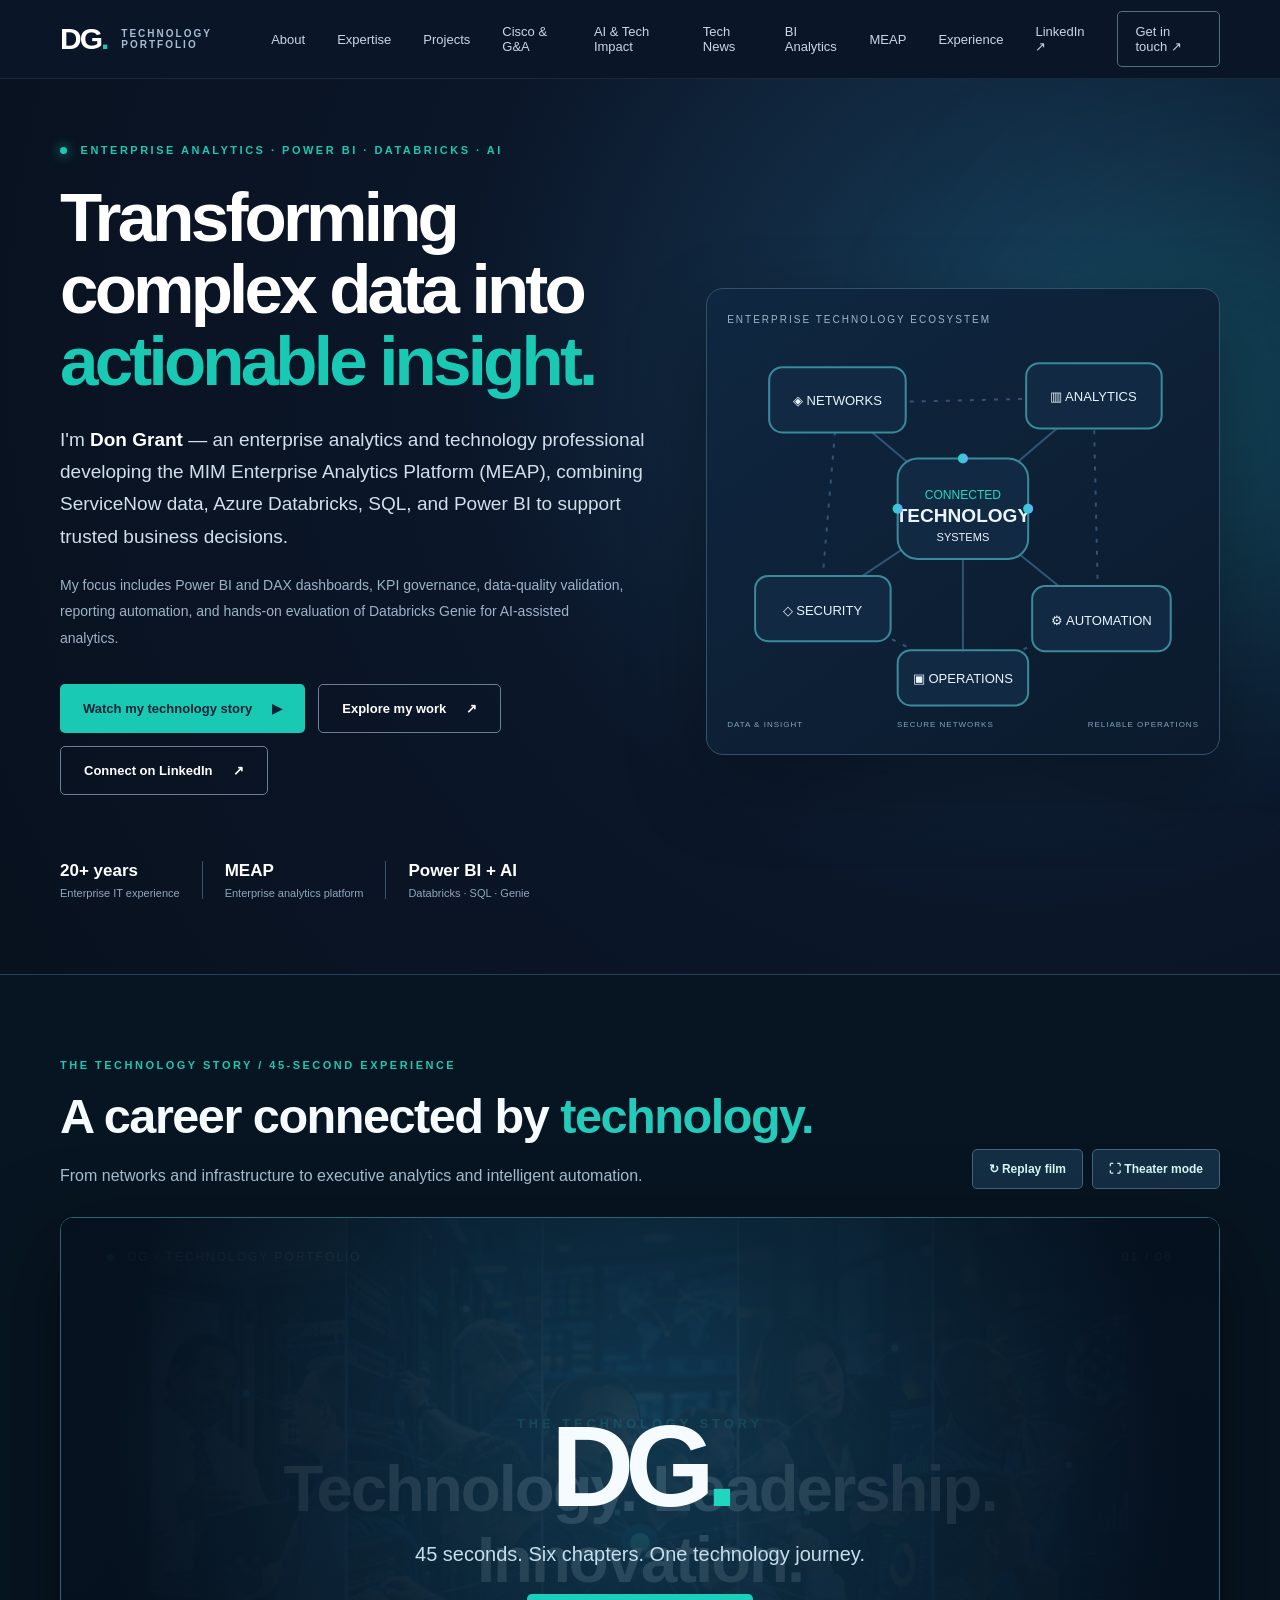
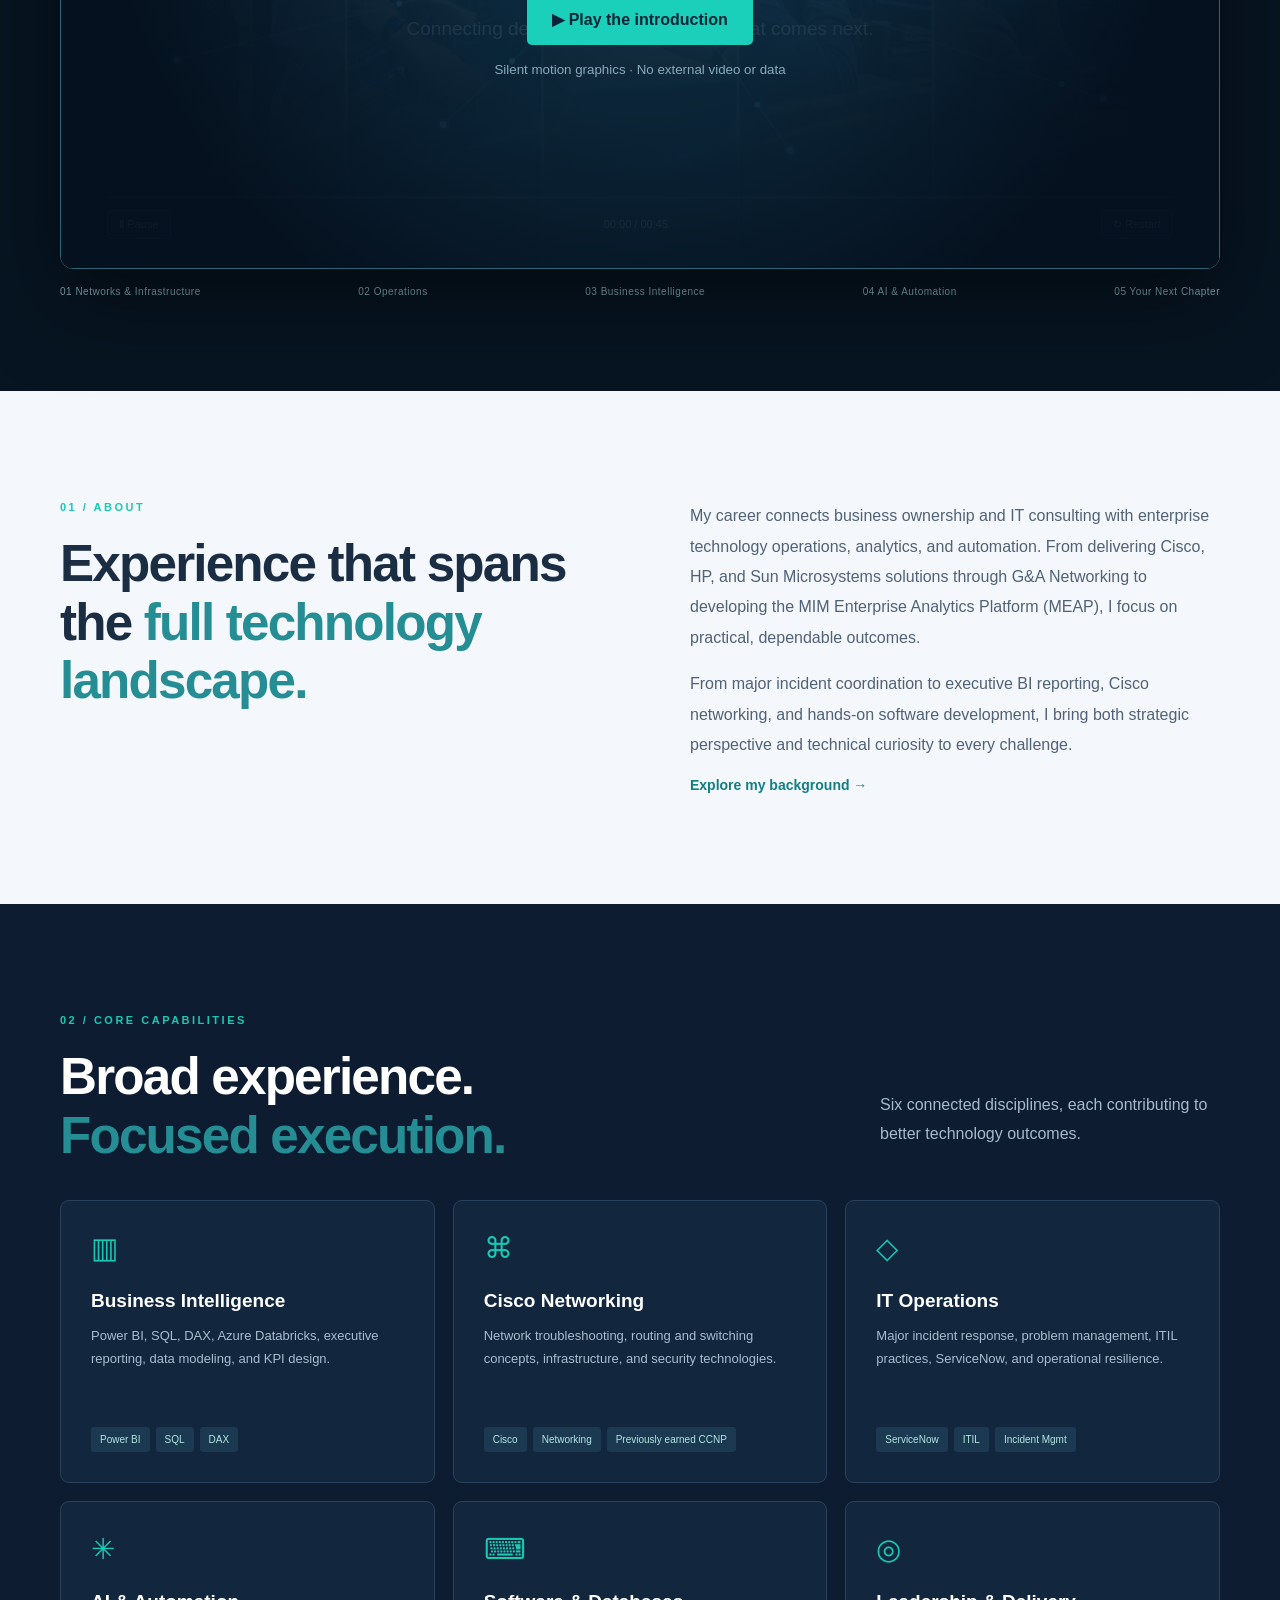
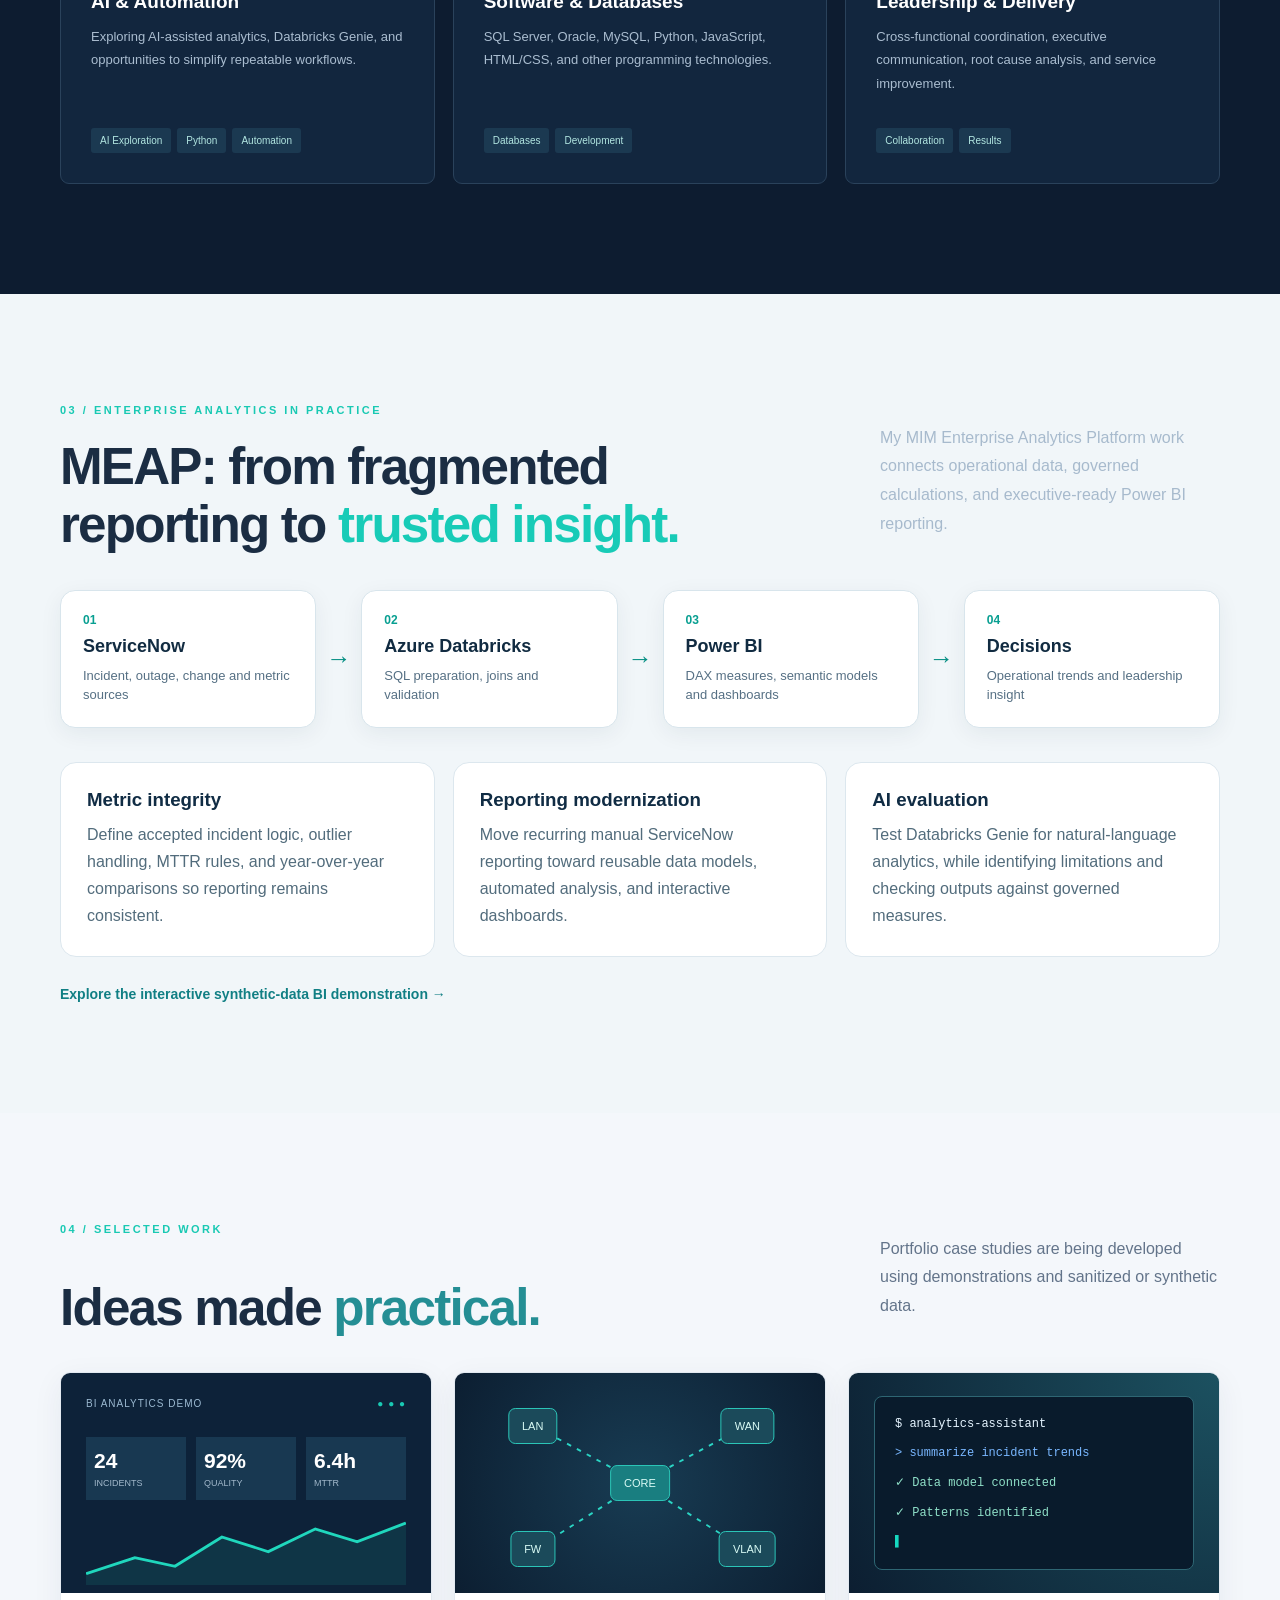
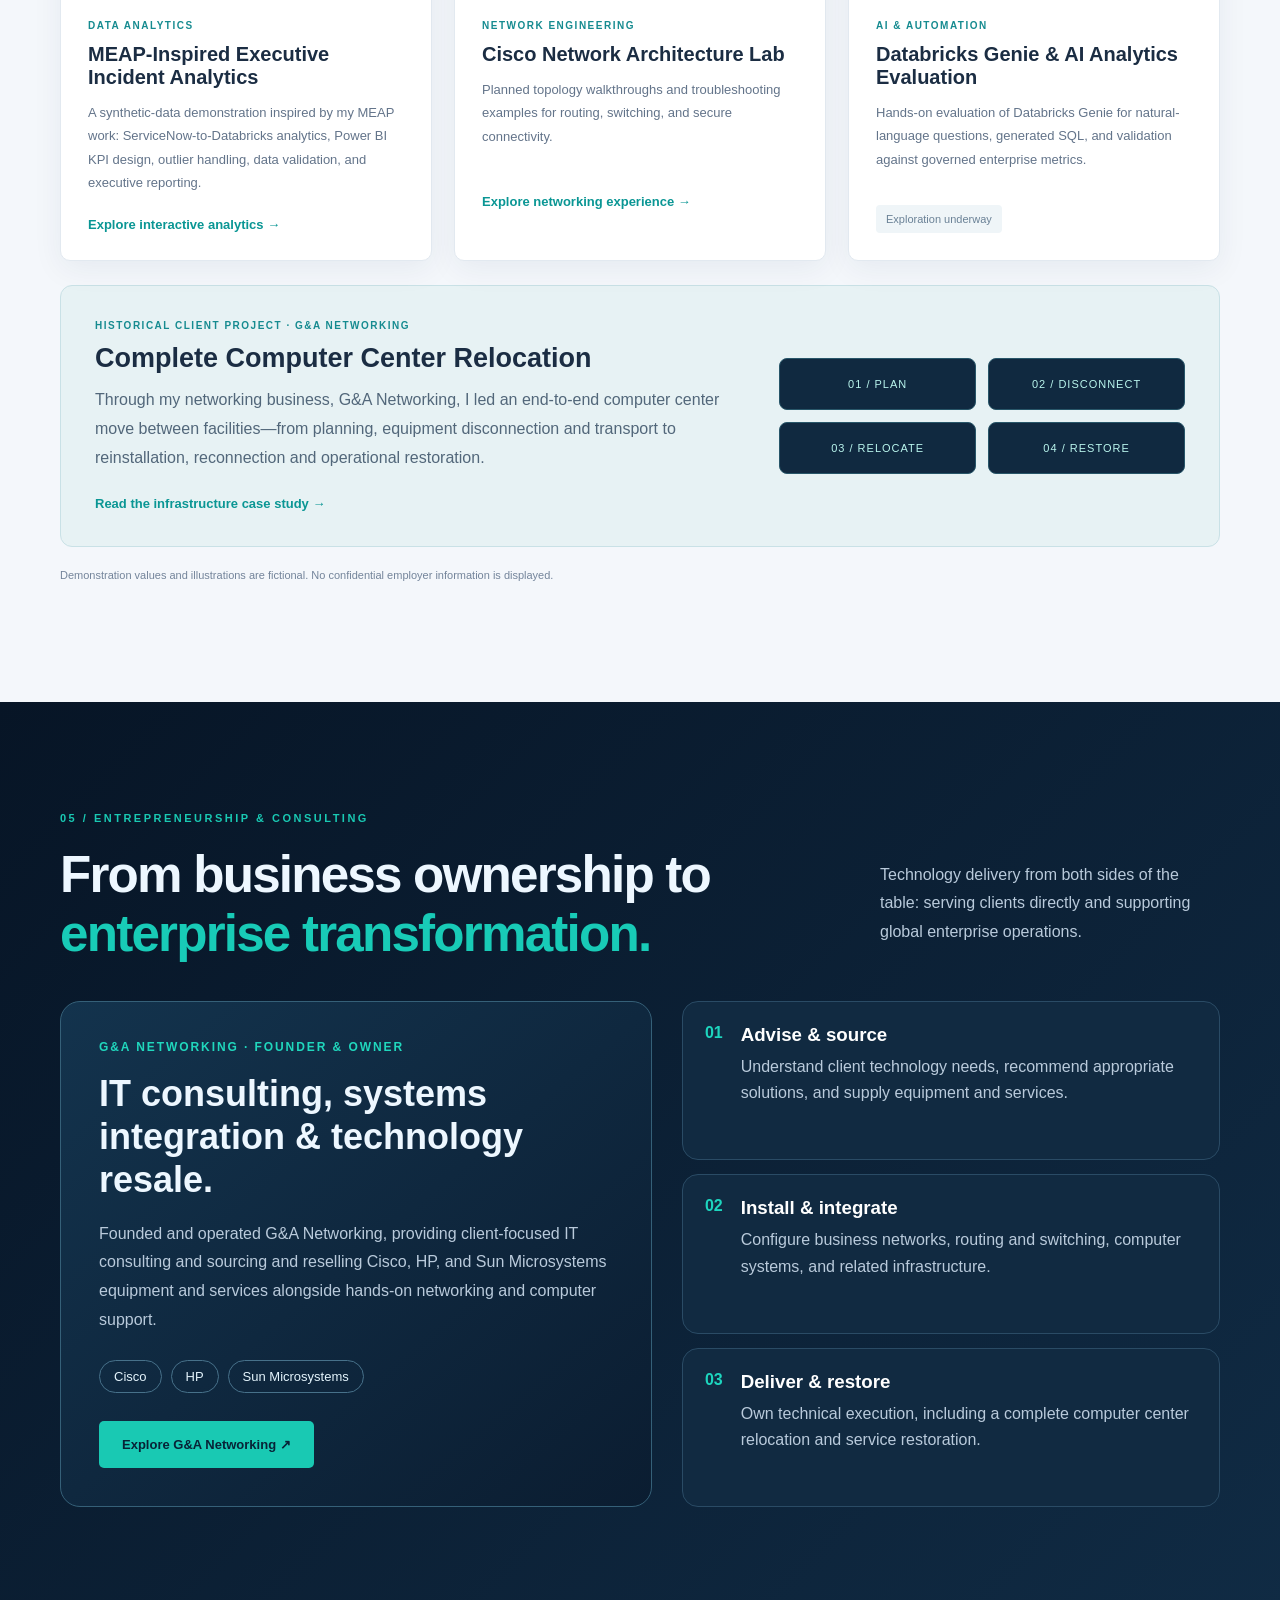
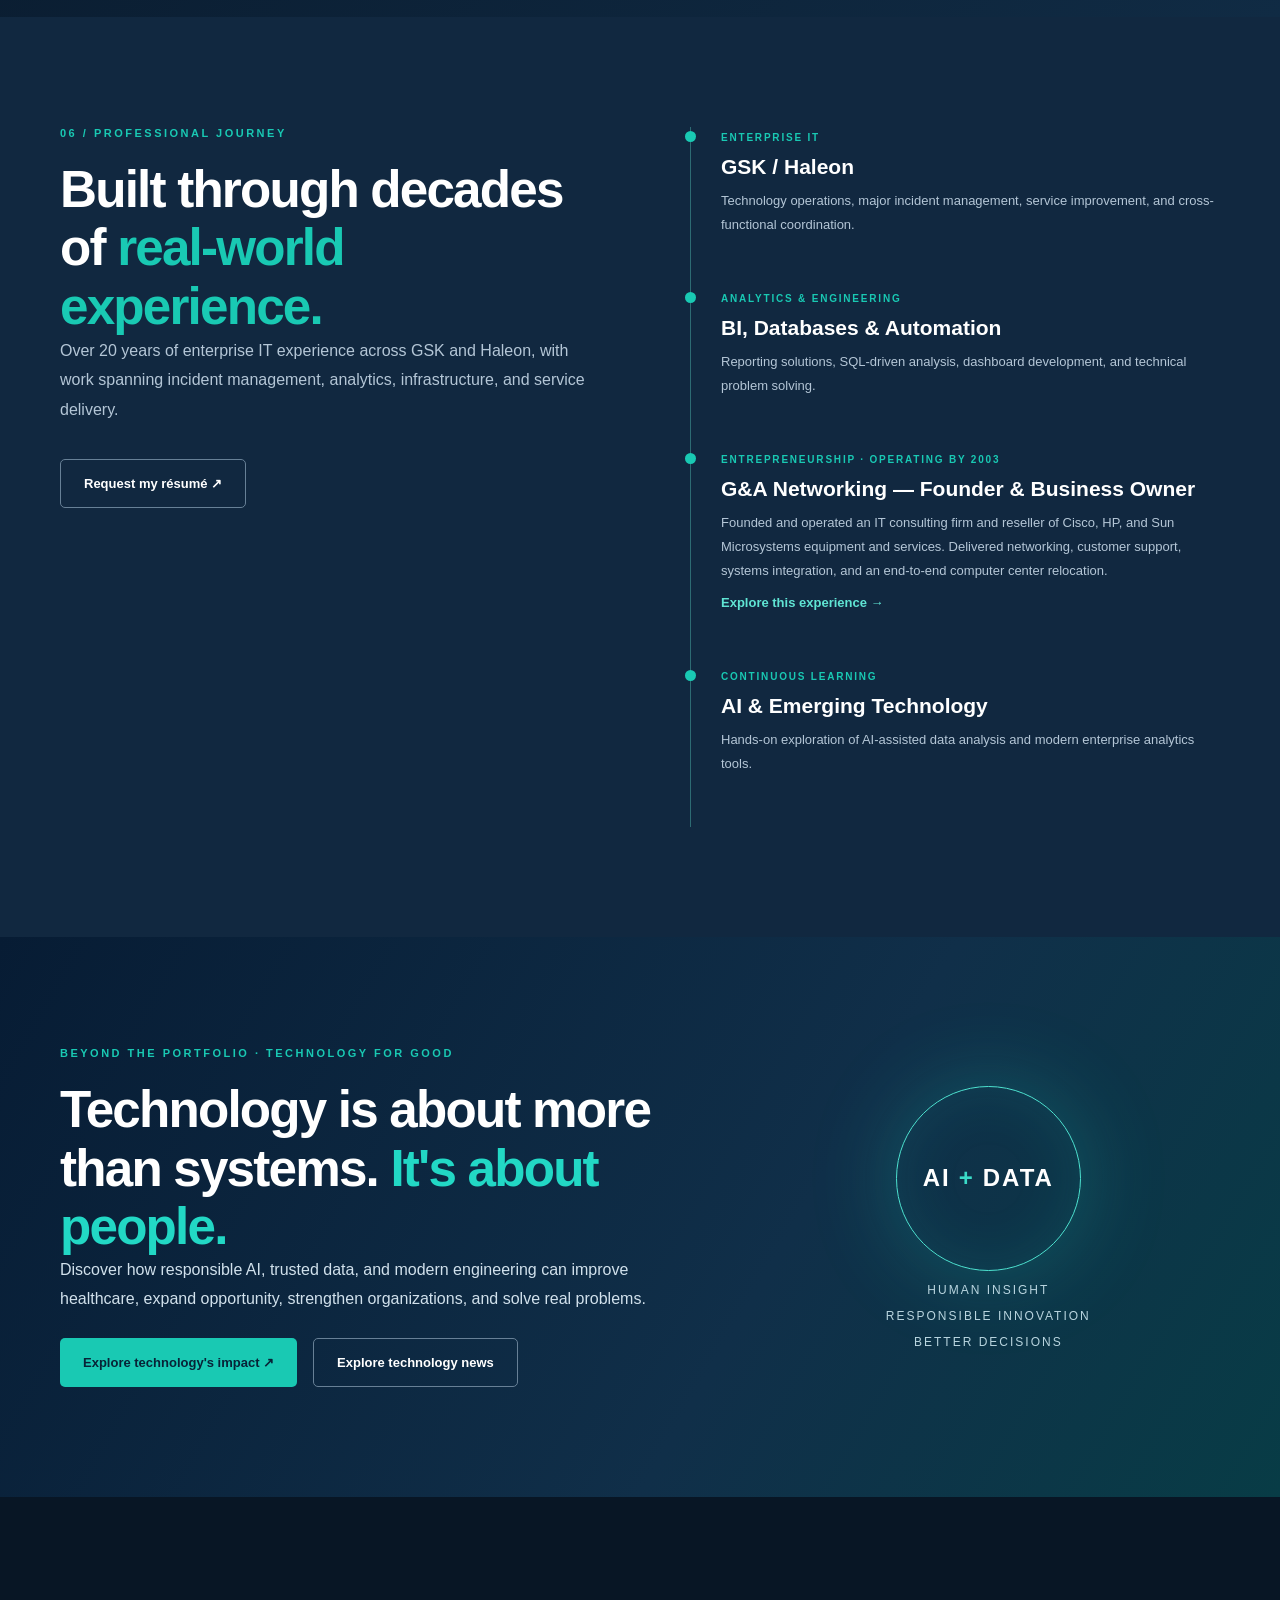
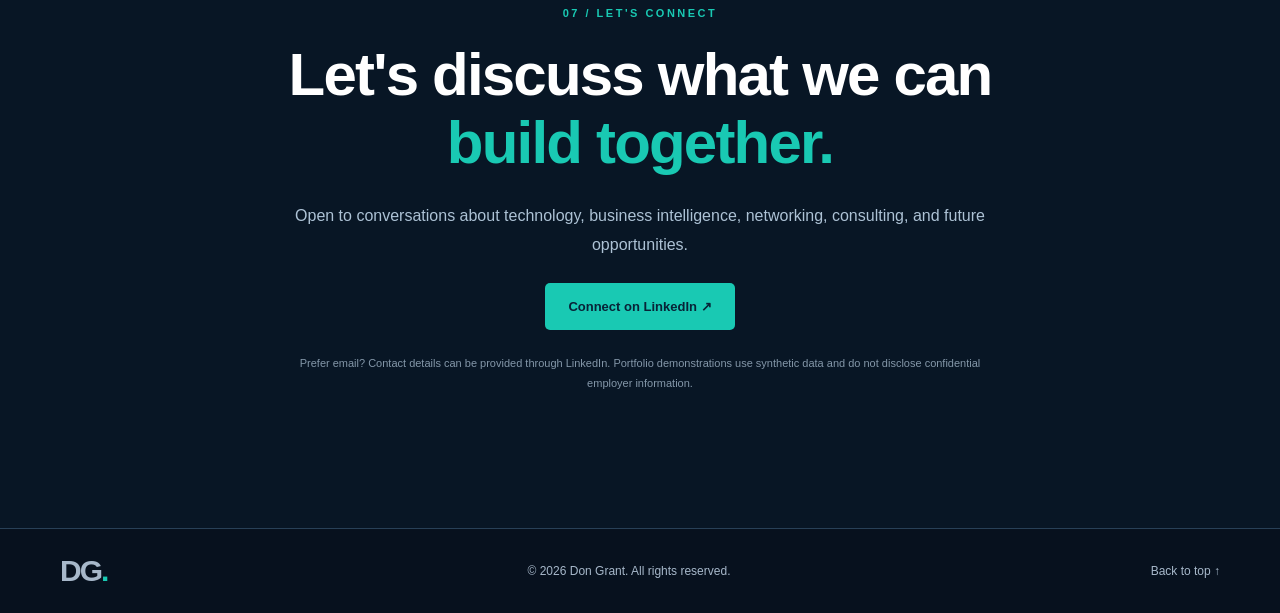
==== commit 1757531f: "Add files via upload" ====
--- a/index.html
+++ b/index.html
@@ -1,7 +1,7 @@
 <!DOCTYPE html>
 
 <html lang="en"><head><meta charset="utf-8"/><meta content="width=device-width, initial-scale=1" name="viewport"/><meta content="Don Grant — MEAP enterprise analytics, Power BI, Azure Databricks, SQL, data governance and AI-assisted analytics." name="description"/><title>Don Grant | Technology Portfolio</title><link href="styles.css" rel="stylesheet"/><meta content="6" name="portfolio-version"/></head>
-<body><a class="skip" href="#main">Skip to content</a><header class="header"><div class="wrap nav"><a aria-label="Don Grant home" class="brand" href="#home"><span class="brandmark">DG<span>.</span></span><span class="brandcaption">TECHNOLOGY PORTFOLIO</span></a><button aria-expanded="false" aria-label="Toggle navigation" class="menu">☰</button><nav id="nav"><a href="#about">About</a><a href="#expertise">Expertise</a><a href="#projects">Projects</a><a href="cisco-networking.html">Cisco &amp; G&amp;A</a><a href="business-intelligence.html">BI Analytics</a><a href="#meap">MEAP</a><a href="#career">Experience</a><a href="https://www.linkedin.com/in/don-grant-70aaa298/" rel="noopener noreferrer" target="_blank">LinkedIn ↗</a><a class="navcontact" href="#contact">Get in touch ↗</a></nav></div></header>
+<body><a class="skip" href="#main">Skip to content</a><header class="header"><div class="wrap nav"><a aria-label="Don Grant home" class="brand" href="#home"><span class="brandmark">DG<span>.</span></span><span class="brandcaption">TECHNOLOGY PORTFOLIO</span></a><button aria-expanded="false" aria-label="Toggle navigation" class="menu">☰</button><nav id="nav"><a href="#about">About</a><a href="#expertise">Expertise</a><a href="#projects">Projects</a><a href="cisco-networking.html">Cisco &amp; G&amp;A</a><a href="technology-impact.html">AI &amp; Tech Impact</a><a href="technology-impact.html#news">Tech News</a><a href="business-intelligence.html">BI Analytics</a><a href="#meap">MEAP</a><a href="#career">Experience</a><a href="https://www.linkedin.com/in/don-grant-70aaa298/" rel="noopener noreferrer" target="_blank">LinkedIn ↗</a><a class="navcontact" href="#contact">Get in touch ↗</a></nav></div></header>
 <main id="main"><section class="hero" id="home"><div class="glow"></div><div class="wrap hero-grid"><div><div class="eyebrow"><span class="live"></span> ENTERPRISE ANALYTICS · POWER BI · DATABRICKS · AI</div><h1>Transforming complex data into <em>actionable insight.</em></h1><p class="intro">I'm <strong>Don Grant</strong> — an enterprise analytics and technology professional developing the MIM Enterprise Analytics Platform (MEAP), combining ServiceNow data, Azure Databricks, SQL, and Power BI to support trusted business decisions.</p><p class="subintro">My focus includes Power BI and DAX dashboards, KPI governance, data-quality validation, reporting automation, and hands-on evaluation of Databricks Genie for AI-assisted analytics.</p><div class="actions"><a class="btn primary" href="#cinematic">Watch my technology story <span>▶</span></a><a class="btn outline" href="#projects">Explore my work <span>↗</span></a><a class="btn outline" href="https://www.linkedin.com/in/don-grant-70aaa298/" rel="noopener noreferrer" target="_blank">Connect on LinkedIn <span>↗</span></a></div><div class="hero-facts"><div><b>20+ years</b><span>Enterprise IT experience</span></div><div><b>MEAP</b><span>Enterprise analytics platform</span></div><div><b>Power BI + AI</b><span>Databricks · SQL · Genie</span></div></div></div><div aria-label="Illustration of interconnected data, network and automation systems" class="hero-art"><div class="art-label">ENTERPRISE TECHNOLOGY ECOSYSTEM</div><svg aria-label="Network topology connecting analytics, cloud, security, automation and operations" role="img" viewbox="0 0 470 390"><defs><lineargradient id="g" x1="0" x2="1"><stop stop-color="#1fd7c2"></stop><stop offset="1" stop-color="#6ea9ff"></stop></lineargradient></defs><g fill="none" stroke="#315375" stroke-width="2"><path d="M235 183L110 78M235 183L365 72M235 183L93 278M235 183L370 292M235 183L235 348"></path><path d="M110 78L365 72L370 292L235 348L93 278Z" stroke-dasharray="4 8"></path></g><g fill="#112943" stroke="#398b9a" stroke-width="2"><rect height="100" rx="20" width="130" x="170" y="133"></rect><rect height="65" rx="13" width="136" x="42" y="42"></rect><rect height="65" rx="13" width="135" x="298" y="38"></rect><rect height="65" rx="13" width="135" x="28" y="250"></rect><rect height="65" rx="13" width="138" x="304" y="260"></rect><rect height="55" rx="13" width="130" x="170" y="324"></rect></g><g fill="#e9f5fc" font-family="Arial,sans-serif" font-size="13" text-anchor="middle"><text fill="#25d9c1" font-size="12" x="235" y="173">CONNECTED</text><text font-size="19" font-weight="bold" x="235" y="196">TECHNOLOGY</text><text font-size="11" x="235" y="215">SYSTEMS</text><text x="110" y="80">◈  NETWORKS</text><text x="365" y="76">▥  ANALYTICS</text><text x="95" y="289">◇  SECURITY</text><text x="373" y="299">⚙  AUTOMATION</text><text x="235" y="357">▣  OPERATIONS</text></g><g fill="url(#g)"><circle cx="235" cy="133" r="5"></circle><circle cx="170" cy="183" r="5"></circle><circle cx="300" cy="183" r="5"></circle></g></svg><div class="art-footer"><span>DATA &amp; INSIGHT</span><span>SECURE NETWORKS</span><span>RELIABLE OPERATIONS</span></div></div></div></section>
 <section aria-labelledby="film-heading" class="cinematic-section" id="cinematic">
 <div class="wrap cinema-wrap">
@@ -21,4 +21,4 @@
 <section class="section dark" id="expertise"><div class="wrap"><div class="section-tag">02 / CORE CAPABILITIES</div><div class="section-head"><h2>Broad experience.<br/><span>Focused execution.</span></h2><p>Six connected disciplines, each contributing to better technology outcomes.</p></div><div class="cards"><article class="skill"><div class="skill-icon">▥</div><h3>Business Intelligence</h3><p>Power BI, SQL, DAX, Azure Databricks, executive reporting, data modeling, and KPI design.</p><div class="tags"><span>Power BI</span><span>SQL</span><span>DAX</span></div></article><article class="skill"><div class="skill-icon">⌘</div><h3>Cisco Networking</h3><p>Network troubleshooting, routing and switching concepts, infrastructure, and security technologies.</p><div class="tags"><span>Cisco</span><span>Networking</span><span>Previously earned CCNP</span></div></article><article class="skill"><div class="skill-icon">◇</div><h3>IT Operations</h3><p>Major incident response, problem management, ITIL practices, ServiceNow, and operational resilience.</p><div class="tags"><span>ServiceNow</span><span>ITIL</span><span>Incident Mgmt</span></div></article><article class="skill"><div class="skill-icon">✳</div><h3>AI &amp; Automation</h3><p>Exploring AI-assisted analytics, Databricks Genie, and opportunities to simplify repeatable workflows.</p><div class="tags"><span>AI Exploration</span><span>Python</span><span>Automation</span></div></article><article class="skill"><div class="skill-icon">⌨</div><h3>Software &amp; Databases</h3><p>SQL Server, Oracle, MySQL, Python, JavaScript, HTML/CSS, and other programming technologies.</p><div class="tags"><span>Databases</span><span>Development</span></div></article><article class="skill"><div class="skill-icon">◎</div><h3>Leadership &amp; Delivery</h3><p>Cross-functional coordination, executive communication, root cause analysis, and service improvement.</p><div class="tags"><span>Collaboration</span><span>Results</span></div></article></div></div></section>
 <section class="section meap-section" id="meap"><div class="wrap"><div class="section-tag">03 / ENTERPRISE ANALYTICS IN PRACTICE</div><div class="section-head"><h2>MEAP: from fragmented reporting to <span>trusted insight.</span></h2><p>My MIM Enterprise Analytics Platform work connects operational data, governed calculations, and executive-ready Power BI reporting.</p></div><div class="meap-flow"><div><b>01</b><strong>ServiceNow</strong><span>Incident, outage, change and metric sources</span></div><i>→</i><div><b>02</b><strong>Azure Databricks</strong><span>SQL preparation, joins and validation</span></div><i>→</i><div><b>03</b><strong>Power BI</strong><span>DAX measures, semantic models and dashboards</span></div><i>→</i><div><b>04</b><strong>Decisions</strong><span>Operational trends and leadership insight</span></div></div><div class="meap-proof"><article><h3>Metric integrity</h3><p>Define accepted incident logic, outlier handling, MTTR rules, and year-over-year comparisons so reporting remains consistent.</p></article><article><h3>Reporting modernization</h3><p>Move recurring manual ServiceNow reporting toward reusable data models, automated analysis, and interactive dashboards.</p></article><article><h3>AI evaluation</h3><p>Test Databricks Genie for natural-language analytics, while identifying limitations and checking outputs against governed measures.</p></article></div><a class="textlink" href="business-intelligence.html">Explore the interactive synthetic-data BI demonstration →</a></div></section><section class="section light" id="projects"><div class="wrap"><div class="section-tag">04 / SELECTED WORK</div><div class="section-head"><h2>Ideas made <span>practical.</span></h2><p>Portfolio case studies are being developed using demonstrations and sanitized or synthetic data.</p></div><div class="project-grid"><article class="project"><div class="project-visual viz-one"><div class="mini-top">BI ANALYTICS DEMO <span>● ● ●</span></div><div class="mini-stats"><span><b>24</b>INCIDENTS</span><span><b>92%</b>QUALITY</span><span><b>6.4h</b>MTTR</span></div><svg preserveaspectratio="none" viewbox="0 0 360 105"><path d="M0 88L55 64L100 77L153 33L205 55L258 21L305 40L360 12" fill="none" stroke="#20d7bd" stroke-width="4"></path><path d="M0 88L55 64L100 77L153 33L205 55L258 21L305 40L360 12L360 105L0 105Z" fill="#20d7bd" opacity=".10"></path></svg></div><div class="project-body"><div class="project-kicker">DATA ANALYTICS</div><h3>MEAP-Inspired Executive Incident Analytics</h3><p>A synthetic-data demonstration inspired by my MEAP work: ServiceNow-to-Databricks analytics, Power BI KPI design, outlier handling, data validation, and executive reporting.</p><a class="case-link" href="business-intelligence.html">Explore interactive analytics →</a></div></article><article class="project"><div class="project-visual viz-two"><div class="network-node center">CORE</div><div class="network-node n1">LAN</div><div class="network-node n2">WAN</div><div class="network-node n3">FW</div><div class="network-node n4">VLAN</div><svg preserveaspectratio="none" viewbox="0 0 400 230"><path d="M200 115L85 55M200 115L315 55M200 115L85 185M200 115L315 185" stroke="#2ad5c4" stroke-dasharray="5 7" stroke-width="2"></path></svg></div><div class="project-body"><div class="project-kicker">NETWORK ENGINEERING</div><h3>Cisco Network Architecture Lab</h3><p>Planned topology walkthroughs and troubleshooting examples for routing, switching, and secure connectivity.</p><a class="case-link" href="cisco-networking.html">Explore networking experience →</a></div></article><article class="project"><div class="project-visual viz-three"><div class="terminal"><span>$ analytics-assistant</span><span class="prompt">&gt; summarize incident trends</span><span>✓ Data model connected</span><span>✓ Patterns identified</span><span class="cursor">▌</span></div></div><div class="project-body"><div class="project-kicker">AI &amp; AUTOMATION</div><h3>Databricks Genie &amp; AI Analytics Evaluation</h3><p>Hands-on evaluation of Databricks Genie for natural-language questions, generated SQL, and validation against governed enterprise metrics.</p><span class="coming">Exploration underway</span></div></article></div><article class="feature-project"><div><div class="project-kicker">HISTORICAL CLIENT PROJECT · G&amp;A NETWORKING</div><h3>Complete Computer Center Relocation</h3><p>Through my networking business, G&amp;A Networking, I led an end-to-end computer center move between facilities—from planning, equipment disconnection and transport to reinstallation, reconnection and operational restoration.</p><a class="case-link" href="cisco-networking.html#relocation">Read the infrastructure case study →</a></div><div class="feature-steps"><span>01 / PLAN</span><span>02 / DISCONNECT</span><span>03 / RELOCATE</span><span>04 / RESTORE</span></div></article><p class="disclaimer">Demonstration values and illustrations are fictional. No confidential employer information is displayed.</p></div></section>
 <section class="section consulting-section" id="consulting"><div class="wrap"><div class="section-tag">05 / ENTREPRENEURSHIP &amp; CONSULTING</div><div class="section-head"><h2>From business ownership to <span>enterprise transformation.</span></h2><p>Technology delivery from both sides of the table: serving clients directly and supporting global enterprise operations.</p></div><div class="consulting-grid"><article class="consulting-spotlight"><div class="spotlight-kicker">G&amp;A NETWORKING · FOUNDER &amp; OWNER</div><h3>IT consulting, systems integration &amp; technology resale.</h3><p>Founded and operated G&amp;A Networking, providing client-focused IT consulting and sourcing and reselling Cisco, HP, and Sun Microsystems equipment and services alongside hands-on networking and computer support.</p><div class="partner-chips"><span>Cisco</span><span>HP</span><span>Sun Microsystems</span></div><a class="btn primary" href="cisco-networking.html#business">Explore G&amp;A Networking ↗</a></article><div class="consulting-capabilities"><article><span>01</span><div><h3>Advise &amp; source</h3><p>Understand client technology needs, recommend appropriate solutions, and supply equipment and services.</p></div></article><article><span>02</span><div><h3>Install &amp; integrate</h3><p>Configure business networks, routing and switching, computer systems, and related infrastructure.</p></div></article><article><span>03</span><div><h3>Deliver &amp; restore</h3><p>Own technical execution, including a complete computer center relocation and service restoration.</p></div></article></div></div></div></section><section class="section career" id="career"><div class="wrap career-grid"><div><div class="section-tag">06 / PROFESSIONAL JOURNEY</div><h2>Built through decades of <span>real-world experience.</span></h2><p>Over 20 years of enterprise IT experience across GSK and Haleon, with work spanning incident management, analytics, infrastructure, and service delivery.</p><a class="btn outline" href="#contact">Request my résumé ↗</a></div><div class="timeline"><div class="timeline-item"><span>ENTERPRISE IT</span><h3>GSK / Haleon</h3><p>Technology operations, major incident management, service improvement, and cross-functional coordination.</p></div><div class="timeline-item"><span>ANALYTICS &amp; ENGINEERING</span><h3>BI, Databases &amp; Automation</h3><p>Reporting solutions, SQL-driven analysis, dashboard development, and technical problem solving.</p></div><div class="timeline-item"><span>ENTREPRENEURSHIP · OPERATING BY 2003</span><h3>G&amp;A Networking — Founder &amp; Business Owner</h3><p>Founded and operated an IT consulting firm and reseller of Cisco, HP, and Sun Microsystems equipment and services. Delivered networking, customer support, systems integration, and an end-to-end computer center relocation. <a class="timeline-link" href="cisco-networking.html">Explore this experience →</a></p></div><div class="timeline-item"><span>CONTINUOUS LEARNING</span><h3>AI &amp; Emerging Technology</h3><p>Hands-on exploration of AI-assisted data analysis and modern enterprise analytics tools.</p></div></div></div></section>
-<section class="section contact" id="contact"><div class="wrap contact-inner"><div class="section-tag">07 / LET'S CONNECT</div><h2>Let's discuss what we can <em>build together.</em></h2><p>Open to conversations about technology, business intelligence, networking, consulting, and future opportunities.</p><a class="btn primary" href="https://www.linkedin.com/in/don-grant-70aaa298/" rel="noopener noreferrer" target="_blank">Connect on LinkedIn ↗</a><p class="contact-note">Prefer email? Contact details can be provided through LinkedIn. Portfolio demonstrations use synthetic data and do not disclose confidential employer information.</p></div></section></main><footer><div class="wrap foot"><span class="brandmark">DG<span>.</span></span><span>© <span id="year"></span> Don Grant. All rights reserved.</span><a href="#home">Back to top ↑</a></div></footer><script src="script.js"></script><script src="cinematic.js"></script></body></html>
+<section class="impact-teaser section" aria-labelledby="impact-teaser-title"><div class="wrap impact-teaser-inner"><div><div class="section-tag">BEYOND THE PORTFOLIO · TECHNOLOGY FOR GOOD</div><h2 id="impact-teaser-title">Technology is about more than systems. <span>It's about people.</span></h2><p>Discover how responsible AI, trusted data, and modern engineering can improve healthcare, expand opportunity, strengthen organizations, and solve real problems.</p><div class="impact-actions"><a class="btn primary" href="technology-impact.html">Explore technology's impact ↗</a><a class="btn outline" href="technology-impact.html#news">Explore technology news</a></div></div><div class="impact-teaser-art" aria-hidden="true"><div class="impact-orb">AI <span>+</span> DATA</div><span>Human insight</span><span>Responsible innovation</span><span>Better decisions</span></div></div></section><section class="section contact" id="contact"><div class="wrap contact-inner"><div class="section-tag">07 / LET'S CONNECT</div><h2>Let's discuss what we can <em>build together.</em></h2><p>Open to conversations about technology, business intelligence, networking, consulting, and future opportunities.</p><a class="btn primary" href="https://www.linkedin.com/in/don-grant-70aaa298/" rel="noopener noreferrer" target="_blank">Connect on LinkedIn ↗</a><p class="contact-note">Prefer email? Contact details can be provided through LinkedIn. Portfolio demonstrations use synthetic data and do not disclose confidential employer information.</p></div></section></main><footer><div class="wrap foot"><span class="brandmark">DG<span>.</span></span><span>© <span id="year"></span> Don Grant. All rights reserved.</span><a href="#home">Back to top ↑</a></div></footer><script src="script.js"></script><script src="cinematic.js"></script></body></html>
--- a/styles.css
+++ b/styles.css
@@ -9,3 +9,12 @@
 
 /* Version 6: entrepreneurship, consulting and MEAP storytelling */
 .consulting-section{background:linear-gradient(135deg,#071526,#102b44);color:#edf7ff}.consulting-section .section-head p,.consulting-section p{color:#b9cadb}.consulting-section h2 span,.meap-section h2 span,.reseller-section h2 span{color:#18cbb7}.consulting-grid{display:grid;grid-template-columns:1.1fr 1fr;gap:30px;margin-top:38px}.consulting-spotlight{padding:38px;border:1px solid #356078;border-radius:20px;background:linear-gradient(140deg,#13334d,#0b1d31)}.spotlight-kicker{color:#20d7bd;letter-spacing:.16em;font-size:12px;font-weight:800}.consulting-spotlight h3{font-size:clamp(24px,3vw,36px);line-height:1.2;margin:18px 0}.consulting-spotlight p{line-height:1.8;margin-bottom:25px}.partner-chips{display:flex;flex-wrap:wrap;gap:9px;margin-bottom:28px}.partner-chips span{border:1px solid #47718a;border-radius:30px;padding:8px 14px;font-size:13px;color:#e4f4fc}.consulting-capabilities{display:grid;gap:14px}.consulting-capabilities article{display:flex;gap:18px;padding:22px;border:1px solid #2a4b65;border-radius:16px;background:#112a41}.consulting-capabilities article>span{color:#1dd5be;font-weight:800}.consulting-capabilities h3{color:white;margin:0 0 8px}.consulting-capabilities p{line-height:1.65;margin:0}.meap-section{background:#f1f6f9}.meap-flow{display:flex;align-items:stretch;gap:10px;margin:34px 0}.meap-flow>div{flex:1;min-width:0;background:#fff;border:1px solid #d8e5ec;border-radius:15px;padding:22px;display:flex;flex-direction:column;gap:9px;box-shadow:0 6px 22px #0b2a4510}.meap-flow b{color:#089f91;font-size:12px}.meap-flow strong{font-size:18px;color:#112b41}.meap-flow span{font-size:13px;color:#567084;line-height:1.5}.meap-flow i{align-self:center;color:#078f84;font-size:25px;font-style:normal}.meap-proof,.vendor-grid{display:grid;grid-template-columns:repeat(3,1fr);gap:18px;margin:28px 0}.meap-proof article,.vendor-grid article{background:white;border:1px solid #dce7ee;border-radius:16px;padding:26px}.meap-proof h3,.vendor-grid h3{color:#102c44;margin:0 0 10px}.meap-proof p,.vendor-grid p{color:#526c7c;line-height:1.7;margin:0}.reseller-section{background:#eef5f8}.reseller-lead{max-width:830px;color:#526c7c;line-height:1.8;margin:22px 0}.vendor-monogram{width:62px;height:62px;border-radius:16px;background:#0c2942;color:#24d4bf;display:grid;place-items:center;font-weight:900;margin-bottom:20px}.reseller-note{border-left:4px solid #13bda9;background:#fff;padding:22px 26px;margin-top:24px;border-radius:0 12px 12px 0}.reseller-note strong{color:#10314a}.reseller-note p{color:#526c7c;line-height:1.7;margin:8px 0 0}@media(max-width:850px){.consulting-grid{grid-template-columns:1fr}.meap-flow{display:grid;grid-template-columns:1fr 1fr}.meap-flow i{display:none}.meap-proof,.vendor-grid{grid-template-columns:1fr}}@media(max-width:540px){.meap-flow{grid-template-columns:1fr}.consulting-spotlight{padding:24px}}
+
+/* G&A Networking visual storytelling */
+.ga-hero-image{margin:38px 0 0;border:1px solid #2d6076;border-radius:14px;overflow:hidden;background:#091b2b;box-shadow:0 22px 55px #0005}.ga-hero-image img{display:block;width:100%;height:auto;max-height:450px;object-fit:cover}.ga-hero-image figcaption{font-size:11px;letter-spacing:.3px;color:#a7c9d8;padding:12px 18px}.ga-visual-grid{display:grid;grid-template-columns:repeat(3,minmax(0,1fr));gap:20px;margin-top:35px}.ga-visual-card{margin:0;border-radius:12px;overflow:hidden;background:white;border:1px solid #dce7ee;box-shadow:0 12px 35px #15344b13}.ga-visual-card img{display:block;width:100%;height:190px;object-fit:cover}.ga-visual-card figcaption{display:flex;flex-direction:column;gap:7px;padding:18px;color:#20354b}.ga-visual-card figcaption strong{font-size:16px}.ga-visual-card figcaption span{font-size:12px;color:#657c8d;line-height:1.5}@media(max-width:750px){.ga-visual-grid{grid-template-columns:1fr}.ga-visual-card img{height:240px}}
+
+/* G&A additional visual story gallery */
+.ga-gallery-section{padding-top:84px;padding-bottom:84px}.ga-gallery-lead{max-width:850px;line-height:1.85;color:#b8cee0;margin:22px 0 34px}.ga-gallery-grid{display:grid;grid-template-columns:repeat(3,minmax(0,1fr));gap:22px}.ga-gallery-grid figure{margin:0;background:#11263a;border:1px solid rgba(87,183,202,.25);border-radius:16px;overflow:hidden}.ga-gallery-grid img{display:block;width:100%;aspect-ratio:4/3;object-fit:cover}.ga-gallery-grid figcaption{display:flex;flex-direction:column;gap:8px;padding:18px 19px 22px}.ga-gallery-grid figcaption strong{color:#f1f8ff;font-size:16px}.ga-gallery-grid figcaption span{color:#b5c9d9;font-size:13px;line-height:1.6}.ga-gallery-disclaimer{font-size:12px;color:#9db7c9;margin-top:24px;line-height:1.65}@media(max-width:900px){.ga-gallery-grid{grid-template-columns:1fr}.ga-gallery-grid img{aspect-ratio:16/9}}
+
+/* Version 9 — Technology impact additions; original portfolio styles preserved */
+.impact-teaser{background:linear-gradient(120deg,#071c34,#102f49 60%,#083c46);color:#fff;overflow:hidden}.impact-teaser-inner{display:grid;grid-template-columns:minmax(0,1.4fr) minmax(260px,1fr);align-items:center;gap:3rem}.impact-teaser h2,.impact-content h2{max-width:800px}.impact-teaser h2 span,.impact-content h2 span{color:#22d8c5}.impact-teaser p{max-width:650px;line-height:1.8;color:#d1e1ec}.impact-actions{display:flex;flex-wrap:wrap;gap:1rem;margin-top:1.5rem}.impact-teaser-art{min-height:290px;display:flex;align-items:center;justify-content:center;flex-direction:column;gap:12px}.impact-orb{width:185px;height:185px;border:1px solid #4de5d2;border-radius:50%;display:flex;align-items:center;justify-content:center;gap:8px;box-shadow:0 0 90px #22d8c53d,inset 0 0 60px #22d8c51a;font-size:24px;font-weight:800;letter-spacing:2px}.impact-orb span{color:#3adbc8}.impact-teaser-art>span{color:#b9d5df;font-size:12px;letter-spacing:2px;text-transform:uppercase}.impact-hero{position:relative;overflow:hidden;background:radial-gradient(circle at 78% 35%,#075765 0,#09253d 37%,#07182c 78%);color:#fff;padding:120px 0 110px}.impact-hero .wrap{position:relative;z-index:1}.impact-hero h1{font-size:clamp(3rem,6vw,6.5rem);line-height:1.06;max-width:880px;margin:28px 0}.impact-hero h1 em,.impact-closing h2 em{color:#29dcc9;font-style:normal}.impact-hero p{max-width:750px;font-size:1.16rem;line-height:1.85;color:#d4e2ec}.impact-hero .breadcrumb,.impact-hero .breadcrumb a{color:#b2c8d5}.impact-content .section-head{margin-bottom:2rem}.impact-card-grid{display:grid;grid-template-columns:repeat(3,minmax(0,1fr));gap:20px}.impact-card{background:#fff;border:1px solid #dce8ed;border-radius:15px;padding:28px;box-shadow:0 14px 35px #0d31420a;display:flex;flex-direction:column;gap:12px}.impact-card-icon{font-size:32px;color:#0a978e}.impact-card h3,.impact-principles h3{margin:0;font-size:1.22rem}.impact-card p{line-height:1.7;margin:0;flex:1;color:#475b68}.impact-card a,.impact-news-grid a,.impact-more a{color:#0a958e;font-weight:700;text-decoration:none}.impact-card a:hover,.impact-news-grid a:hover,.impact-more a:hover{text-decoration:underline}.impact-lab{border:1px solid #326176;border-radius:18px;background:linear-gradient(145deg,#0c2b43,#0b1c30);padding:30px;margin:30px 0}.lab-intro{display:flex;justify-content:space-between;align-items:flex-start;gap:25px}.lab-intro h3{font-size:1.5rem;color:#fff;margin:8px 0}.lab-intro p{max-width:700px;color:#c2d7e1;line-height:1.7}.lab-kicker{font-size:11px;letter-spacing:2px;color:#33dcca}.lab-switch{display:flex;gap:5px;border:1px solid #41677b;border-radius:9px;padding:5px;flex-shrink:0}.lab-switch button{border:0;background:transparent;color:#d3e6ee;padding:11px 15px;border-radius:6px;cursor:pointer;font:inherit;font-size:13px}.lab-switch button.active{background:#23c7b7;color:#052734;font-weight:800}.lab-switch button:focus-visible{outline:3px solid #fff;outline-offset:3px}.lab-kpis{display:grid;grid-template-columns:repeat(4,minmax(0,1fr));gap:12px;margin:28px 0}.lab-kpis>div{background:#102f47;border:1px solid #345268;border-radius:11px;padding:20px 15px;display:flex;flex-direction:column;gap:10px}.lab-kpis span{color:#bfd4df;font-size:13px}.lab-kpis strong{color:#fff;font-size:clamp(1.5rem,2.5vw,2.4rem);font-variant-numeric:tabular-nums}.lab-kpis small{color:#5be0c9;line-height:1.4}.lab-lesson{background:#123d52;border-left:4px solid #2bd9c4;padding:18px;color:#e4f1f5;line-height:1.7}.lab-disclaimer,.news-note{font-size:12px;color:#acc2cf;line-height:1.7;margin-top:18px}.impact-principles{display:grid;grid-template-columns:repeat(3,minmax(0,1fr));gap:20px;margin:30px 0}.impact-principles article{border-top:2px solid #2dd5c0;padding:22px 10px 0 0}.impact-principles b{color:#30d8c7}.impact-principles h3{margin:10px 0;color:inherit}.impact-principles p{line-height:1.75;color:inherit;opacity:.82}.impact-more{line-height:1.8}.impact-news-grid{display:grid;grid-template-columns:repeat(3,minmax(0,1fr));gap:20px}.impact-news-grid article{background:#102d44;border:1px solid #2c5369;border-radius:13px;padding:25px;display:flex;flex-direction:column;gap:12px}.impact-news-grid article>span{color:#37d8c8;letter-spacing:1.5px;font-size:11px}.impact-news-grid h3{color:#fff;margin:0;font-size:1.25rem}.impact-news-grid p{color:#c7d9e2;line-height:1.75;flex:1;margin:0}.impact-news-grid a{color:#4ee0d1}.impact-closing{background:linear-gradient(125deg,#08273b,#0a424a);color:#fff;text-align:center}.impact-closing h2{font-size:clamp(2rem,4vw,3.8rem);margin:20px auto;max-width:850px}.impact-closing p{max-width:780px;margin:0 auto;line-height:1.85;color:#d1e5eb}.impact-closing .impact-actions{justify-content:center}.responsible article{color:#183747}.responsible b{color:#098e82}.impact-content.dark .section-head p{color:#d3e1e9}@media(max-width:900px){.impact-card-grid,.impact-news-grid{grid-template-columns:repeat(2,minmax(0,1fr))}.lab-intro{flex-direction:column}.lab-kpis{grid-template-columns:repeat(2,minmax(0,1fr))}.impact-teaser-inner{grid-template-columns:1fr}.impact-teaser-art{min-height:210px}}@media(max-width:600px){.impact-card-grid,.impact-news-grid,.impact-principles{grid-template-columns:1fr}.lab-kpis{grid-template-columns:repeat(2,minmax(0,1fr))}.impact-lab{padding:17px}.lab-switch{width:100%;flex-wrap:wrap}.lab-switch button{flex:1}.impact-hero{padding:90px 0 75px}.impact-teaser-art{display:none}}
